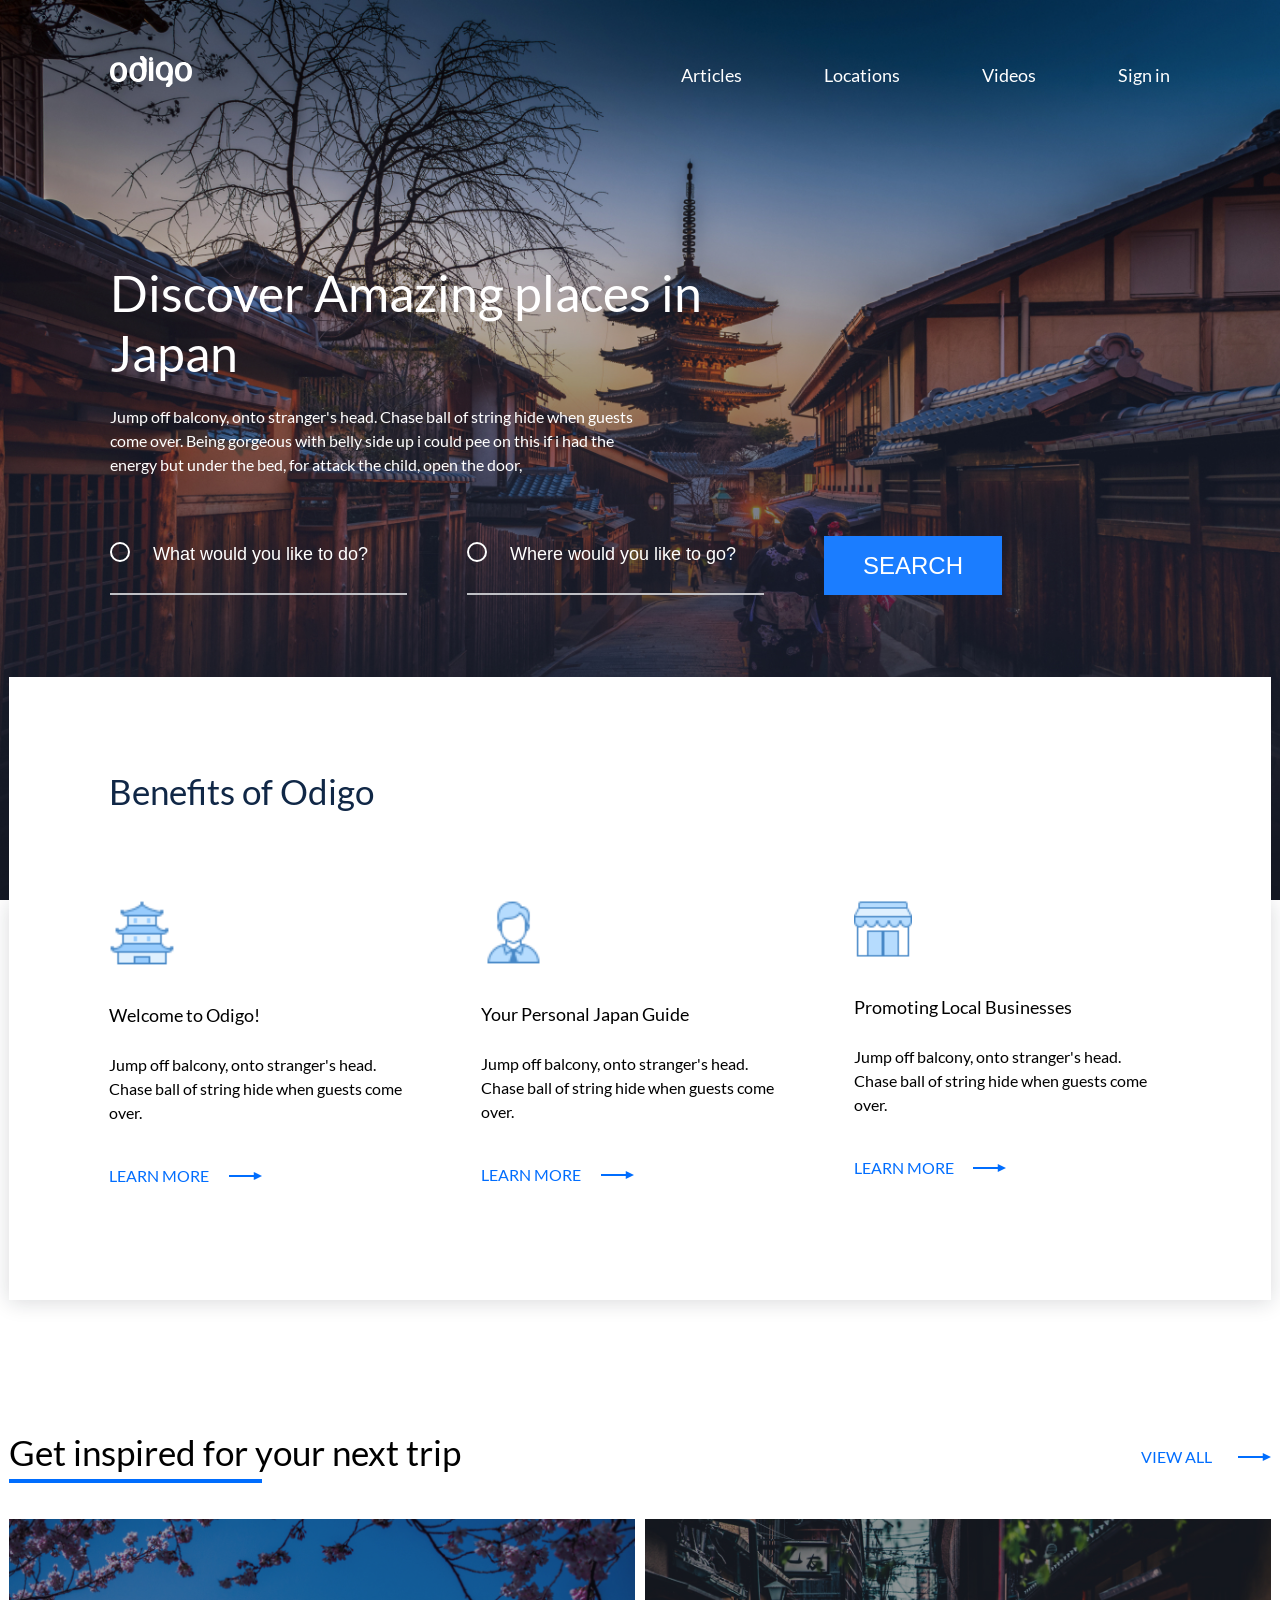
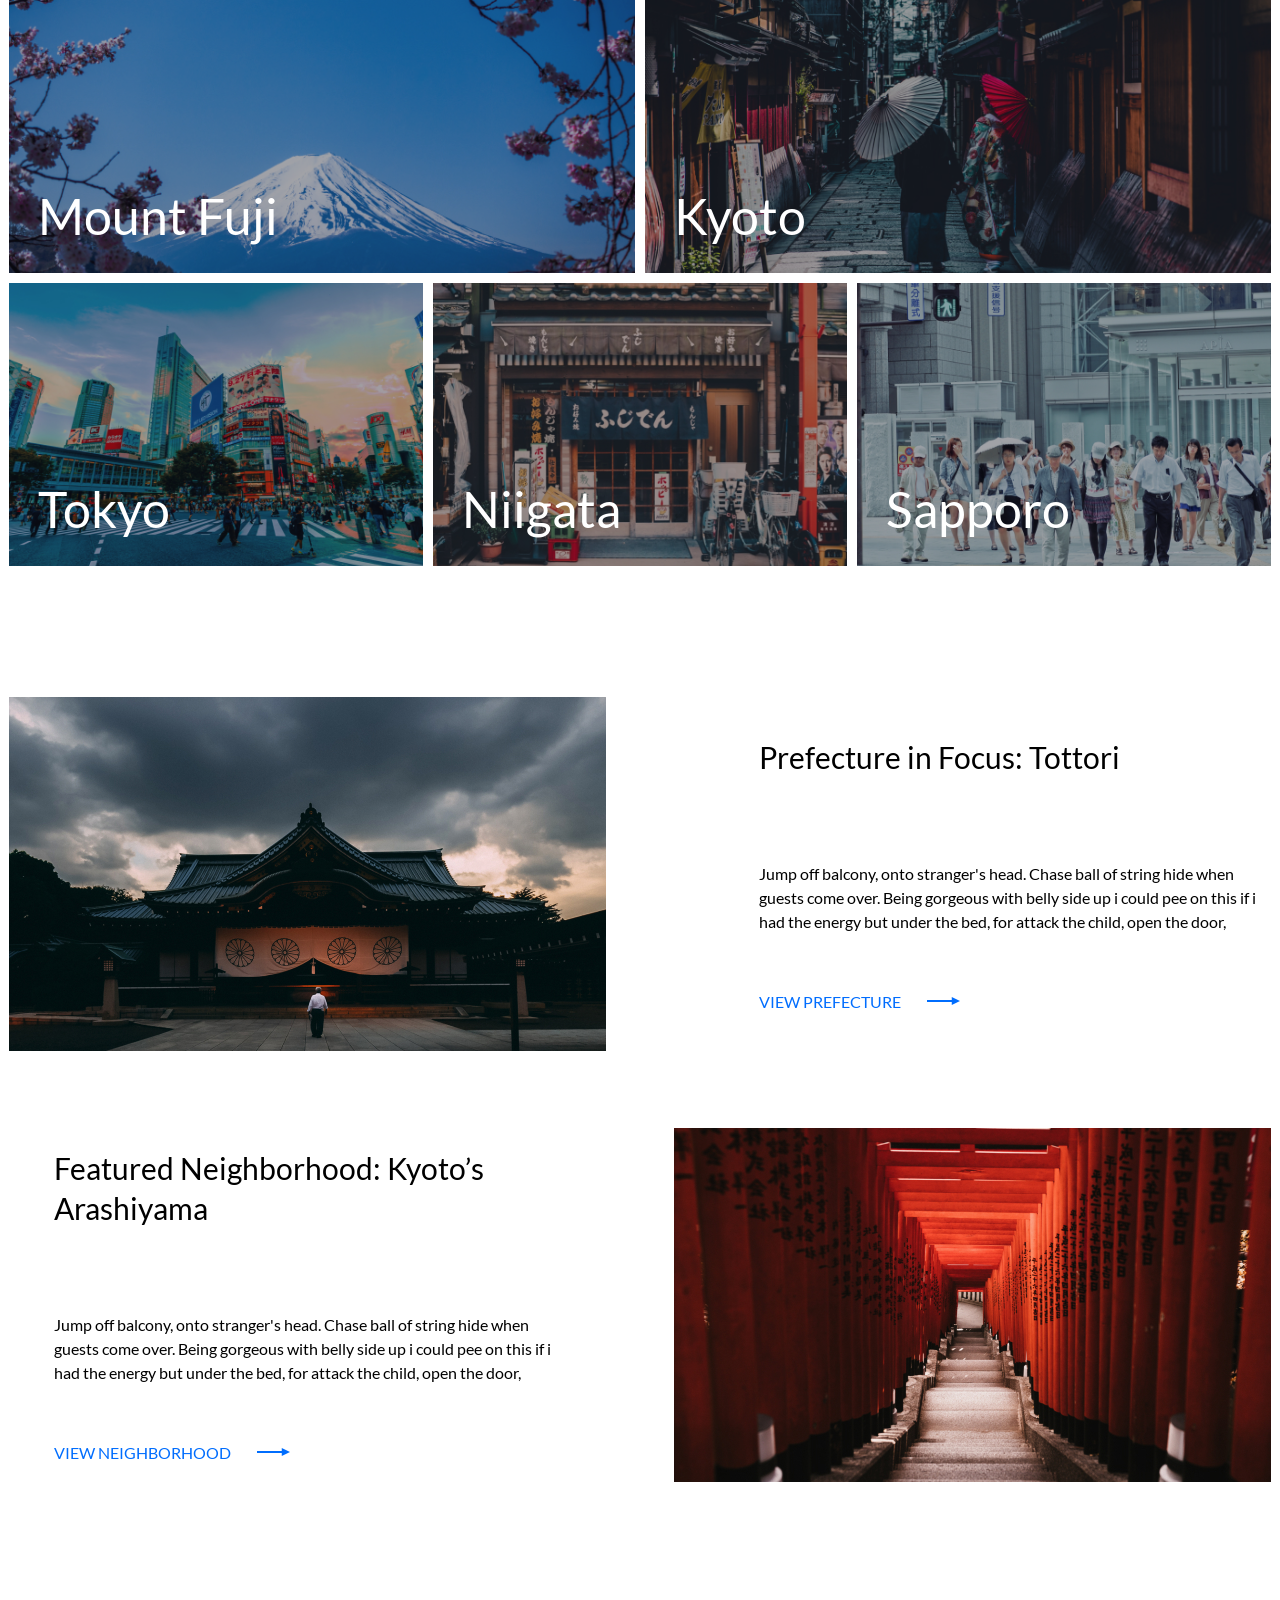
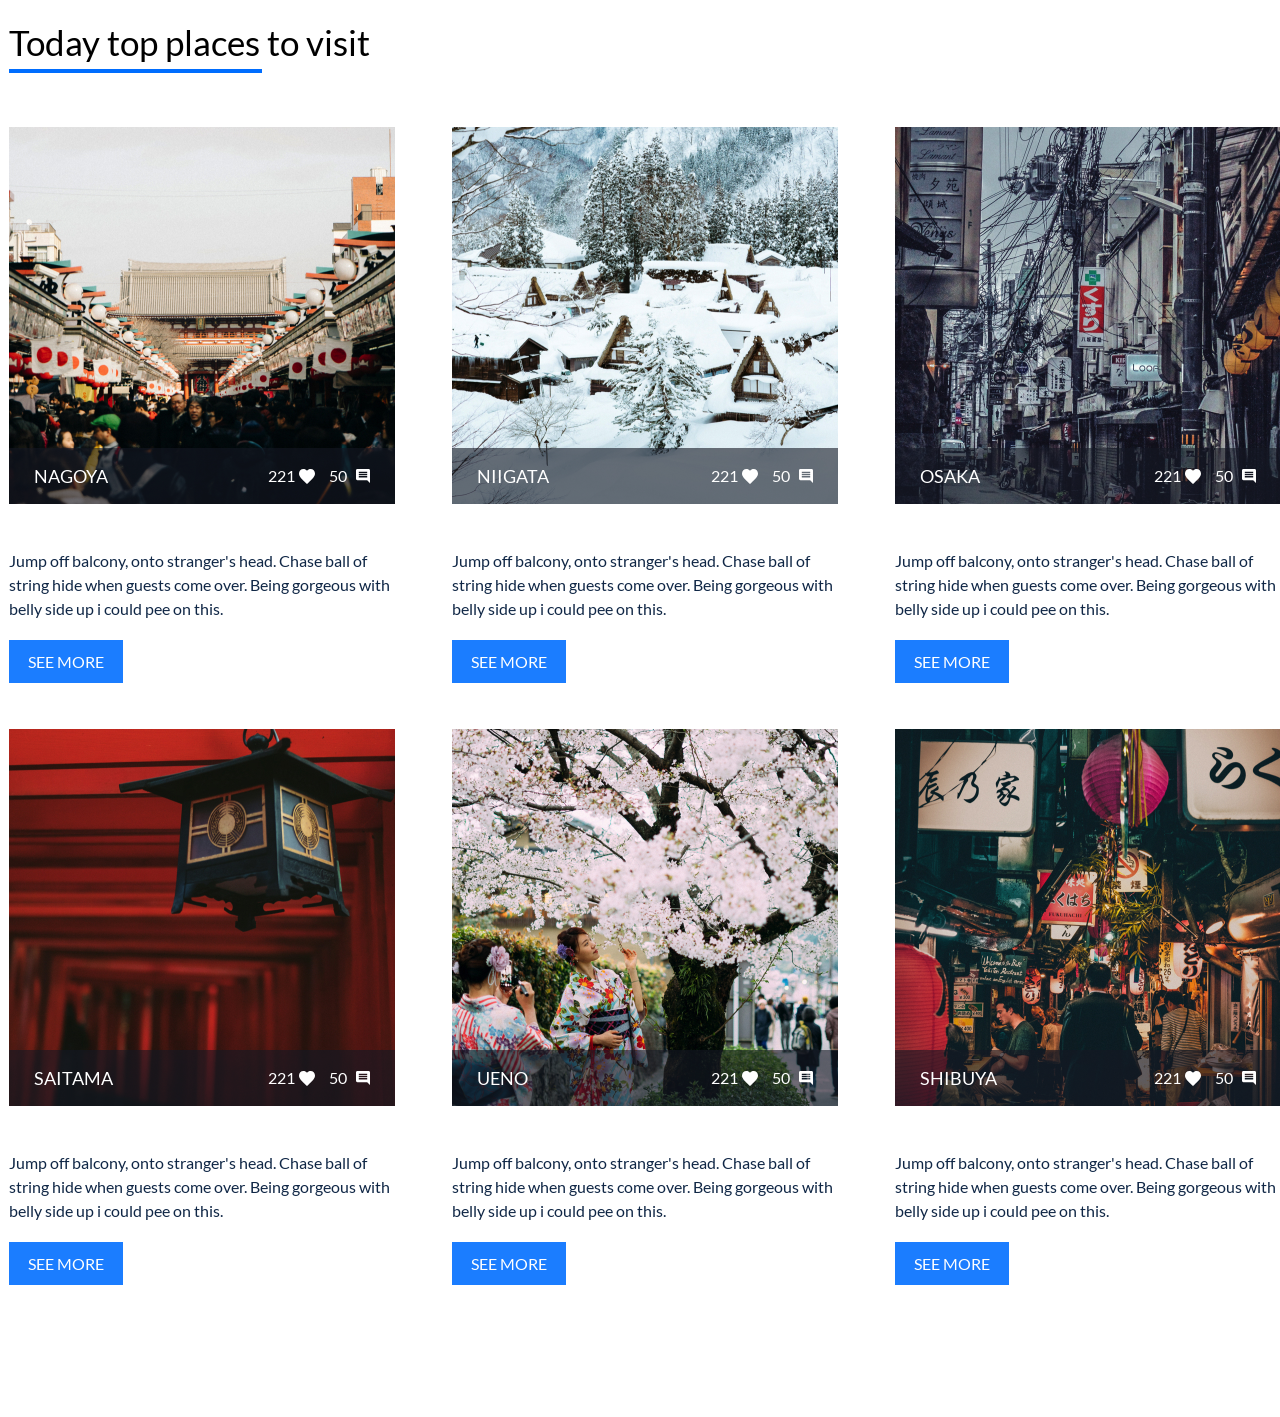
==== discover Japan/index.html @ cd4c34a6 "Discover Jupan" ====
<!DOCTYPE html>
<html lang="en">
<head>
    <meta charset="UTF-8">
    <meta http-equiv="X-UA-Compatible" content="IE=edge">
    <meta name="viewport" content="width=device-width, initial-scale=1.0">
    <title>Discover Amazing places in Japan</title>
    <link rel="stylesheet" href="./css/reset.css">
    <link rel="stylesheet" href="./css/style.css">
</head>
<body class="body">
    <!-- Header start -->
    <header class="header">
        <div class="wrapper">
            <div class="header__wrapper">
                <div class="header__logo">
                    <a href="/" class="header__logo-link">
                        <img src="./img/odigo-logo.svg" alt="Discover Amazing places in Japan">
                    </a>
                </div>
    
                <nav class="header_nav">
                    <ul class="header__list">
                        <li class="header__item">
                            <a href="#!" class="header__link">Articles</a>
                        </li>
                        <li class="header__item">
                            <a href="#!" class="header__link">Locations</a>
                        </li>
                        <li class="header__item">
                            <a href="#!" class="header__link">Videos</a>
                        </li>
                        <li class="header__item">
                            <a href="#!" class="header__link">Sign in</a>
                        </li>
                    </ul>
                </nav>
            </div>
        </div>            
    </header>
    <!-- Header end -->

    <!-- Main start -->
    <main class="main">
        <!-- Intro start -->
        <section class="intro">
            <div class="wrapper">
                <h1 class="intro__title">
                    Discover Amazing places in Japan
                </h1>
                <p class="intro__subtitle">
                    Jump off balcony, onto stranger's head. Chase ball of string hide when guests come over. Being gorgeous with belly side up i could pee on this if i had the energy but under the bed, for attack the child, open the door, 
                </p>
                <form class="searh-form">
                    <fieldset class="searh-form__wpar">
                        <p class="search-form__info">
                            <input type="text" name="user-like-to-do" class="search-form__field" placeholder="What would you like to do?">
                            <input type="text" name="user-like-to-go" class="search-form__field" placeholder="Where would you like to go?">
                            <button type="submit" class="search-form__submit">search</button>
                        </p>
                    </fieldset>
                </form>
            </div>
        </section>
        <!-- Intro end -->

        <!-- Benefits start -->
        <section class="benefits">
            <div class="benefits__wreapper">
                <h2 class="benefits__title">
                    Benefits of Odigo
                </h2>
                <div class="benefits__cards">
                    <div class="benefits__card">
                        <div class="benefits__card_pic">
                            <img src="./img/church-icon.svg" alt="Welcome to Odigo!" class="benefits__thumb">
                        </div>
                        <h3 class="benefits__card-title">
                            Welcome to Odigo!
                        </h3>
                        <p class="benefits__card-desc">
                            Jump off balcony, onto stranger's head. Chase ball of string hide when guests come over.
                        </p>
                        <a href="#!" class="benefits__card-more">
                            LEARN MORE
                        </a>
                    </div>
                    <div class="benefits__card">
                        <div class="benefits__card_pic">
                            <img src="./img/person-icon.svg" alt="Your Personal Japan Guide" class="benefits__thumb">
                        </div>
                        <h3 class="benefits__card-title">
                            Your Personal Japan Guide
                        </h3>
                        <p class="benefits__card-desc">
                            Jump off balcony, onto stranger's head. Chase ball of string hide when guests come over.
                        </p>
                        <a href="#!" class="benefits__card-more">
                            LEARN MORE
                        </a>
                    </div>
                    <div class="benefits__card">
                        <div class="benefits__card_pic">
                            <img src="./img/bilding-icon.svg" alt="Promoting Local Businesses" class="benefits__thumb">
                        </div>
                        <h3 class="benefits__card-title">
                            Promoting Local Businesses
                        </h3>
                        <p class="benefits__card-desc">
                            Jump off balcony, onto stranger's head. Chase ball of string hide when guests come over.
                        </p>
                        <a href="#!" class="benefits__card-more">
                            LEARN MORE
                        </a>
                    </div>
                </div> 
            </div>
        </section>
        <!-- Benefits end -->

        <!-- Places start -->

        <section class="places">
            <div class="wrapper-full">
                <div class="places__caption">
                    <h2 class="places__title section-title">
                        Get inspired for your next trip
                    </h2>
                    <a href="#!" class="places__view-all">VIEW ALL</a>
                </div>

                <div class="places__cards">
                    <figure class="places__card places__card_size_lg">
                        <img src="./img/Image-place-1.jpg" alt="Mount Fuji" class="places__card-pic places__card-pic_lg">
                        <figcaption class="places__card-title">
                            Mount Fuji
                        </figcaption>
                        <a href="#!" class="places__card-link"></a>
                    </figure>
                    <figure class="places__card places__card_size_lg">
                        <img src="./img/Image-place-2.jpg" alt="Kyoto" class="places__card-pic places__card-pic_lg">
                        <figcaption class="places__card-title">
                            Kyoto
                        </figcaption>
                        <a href="#!" class="places__card-link"></a>
                    </figure>
                    <figure class="places__card places__card_size_sm">
                        <img src="./img/Image-place-3.jpg" alt="Tokyo" class="places__card-pic places__card-pic_sm">
                        <figcaption class="places__card-title">
                            Tokyo
                        </figcaption>
                        <a href="#!" class="places__card-link"></a>
                    </figure>
                    <figure class="places__card places__card_size_sm">
                        <img src="./img/Image-place-4.jpg" alt="Niigata" class="places__card-pic places__card-pic_sm">
                        <figcaption class="places__card-title">
                            Niigata
                        </figcaption>
                        <a href="#!" class="places__card-link"></a>
                    </figure>
                    <figure class="places__card places__card_size_sm">
                        <img src="./img/Image-place-5.jpg" alt="Sapporo" class="places__card-pic places__card-pic_sm">
                        <figcaption class="places__card-title">
                            Sapporo
                        </figcaption>
                        <a href="#!" class="places__card-link"></a>
                    </figure>
                </div>
            </div>
        </section>
        <!-- Places end -->

        <!-- Tours start -->

        <div class="tours">
            <div class="wrapper-full">
                <div class="tours__tour tour">
                    <div class="tour__pic">
                        <img src="./img/Image-tour-1.jpg" alt="Prefecture in Focus: Tottori" class="tour__thumb">
                    </div>
                    <div class="tour__info">
                        <h3 class="tour__title">
                            Prefecture in Focus: Tottori
                        </h3>
                        <p class="tour__desc">
                            Jump off balcony, onto stranger's head. Chase ball of string hide when guests come over. Being gorgeous with belly side up i could pee on this if i had the energy but under the bed, for attack the child, open the door, 
                        </p>
                        <a href="#!" class="tour__more">VIEW PREFECTURE</a>
                    </div>
                </div>

                <div class="tours__tour tour">
                    <div class="tour__info">
                        <h3 class="tour__title">
                            Featured Neighborhood: Kyoto’s Arashiyama
                        </h3>
                        <p class="tour__desc">
                            Jump off balcony, onto stranger's head. Chase ball of string hide when guests come over. Being gorgeous with belly side up i could pee on this if i had the energy but under the bed, for attack the child, open the door, 
                        </p>
                        <a href="#!" class="tour__more">VIEW NEIGHBORHOOD</a>
                    </div>
                    <div class="tour__pic">
                        <img src="./img/Image-tour-2.jpg" alt="Featured Neighborhood: Kyoto’s Arashiyama" class="tour__thumb">
                    </div>
                </div>
            </div>
        </div>
        <!-- Tours end -->

        <!-- Top start -->
        <section class="top">
            <div class="wrapper-full">
                <h2 class="top__title section-title">
                    Today top places to visit
                </h2>

                <div class="top__cards">
                    
                    <div class="top__card">
                        <div class="top__card-pic">
                            <img src="./img/top-1.jpg" alt="NAGOYA" class="top__card-thumb">
                            <div class="top__card-stats">
                                <h3 class="top__card-title">
                                    NAGOYA
                                </h3>
                                <div class="top__card-likes">
                                    <span class="top__card-value">
                                        221
                                    </span>
                                </div>
                                <div class="top__card-comments">
                                    <span class="top_card-comments">
                                        50
                                    </span>
                                </div>
                            </div>
                        </div>
                        <p class="top__card-desc">
                            Jump off balcony, onto stranger's head. Chase ball of string hide when guests come over. Being gorgeous with belly side up i could pee on this.
                        </p>
                        <a href="#!" class="top__card-more">SEE MORE</a>   
                    </div>

                    <div class="top__card">
                        <div class="top__card-pic">
                            <img src="./img/top-2.jpg" alt="NIIGATA" class="top__card-thumb">
                            <div class="top__card-stats">
                                <h3 class="top__card-title">
                                    NIIGATA
                                </h3>
                                <div class="top__card-likes">
                                    <span class="top__card-value">
                                        221
                                    </span>
                                </div>
                                <div class="top__card-comments">
                                    <span class="top_card-comments">
                                        50
                                    </span>
                                </div>
                            </div>
                        </div>
                        <p class="top__card-desc">
                            Jump off balcony, onto stranger's head. Chase ball of string hide when guests come over. Being gorgeous with belly side up i could pee on this.
                        </p>
                        <a href="#!" class="top__card-more">SEE MORE</a>   
                    </div>

                    <div class="top__card">
                        <div class="top__card-pic">
                            <img src="./img/top-3.jpg" alt="OSAKA" class="top__card-thumb">
                            <div class="top__card-stats">
                                <h3 class="top__card-title">
                                    OSAKA
                                </h3>
                                <div class="top__card-likes">
                                    <span class="top__card-value">
                                        221
                                    </span>
                                </div>
                                <div class="top__card-comments">
                                    <span class="top_card-comments">
                                        50
                                    </span>
                                </div>
                            </div>
                        </div>
                        <p class="top__card-desc">
                            Jump off balcony, onto stranger's head. Chase ball of string hide when guests come over. Being gorgeous with belly side up i could pee on this.
                        </p>
                        <a href="#!" class="top__card-more">SEE MORE</a>   
                    </div>

                    <div class="top__card">
                        <div class="top__card-pic">
                            <img src="./img/top-4.jpg" alt="SAITAMA" class="top__card-thumb">
                            <div class="top__card-stats">
                                <h3 class="top__card-title">
                                    SAITAMA
                                </h3>
                                <div class="top__card-likes">
                                    <span class="top__card-value">
                                        221
                                    </span>
                                </div>
                                <div class="top__card-comments">
                                    <span class="top_card-comments">
                                        50
                                    </span>
                                </div>
                            </div>
                        </div>
                        <p class="top__card-desc">
                            Jump off balcony, onto stranger's head. Chase ball of string hide when guests come over. Being gorgeous with belly side up i could pee on this.
                        </p>
                        <a href="#!" class="top__card-more">SEE MORE</a>   
                    </div>

                    <div class="top__card">
                        <div class="top__card-pic">
                            <img src="./img/top-5.jpg" alt="UENO" class="top__card-thumb">
                            <div class="top__card-stats">
                                <h3 class="top__card-title">
                                    UENO
                                </h3>
                                <div class="top__card-likes">
                                    <span class="top__card-value">
                                        221
                                    </span>
                                </div>
                                <div class="top__card-comments">
                                    <span class="top_card-comments">
                                        50
                                    </span>
                                </div>
                            </div>
                        </div>
                        <p class="top__card-desc">
                            Jump off balcony, onto stranger's head. Chase ball of string hide when guests come over. Being gorgeous with belly side up i could pee on this.
                        </p>
                        <a href="#!" class="top__card-more">SEE MORE</a>   
                    </div>

                    <div class="top__card">
                        <div class="top__card-pic">
                            <img src="./img/top-6.jpg" alt="SHIBUYA" class="top__card-thumb">
                            <div class="top__card-stats">
                                <h3 class="top__card-title">
                                    SHIBUYA
                                </h3>
                                <div class="top__card-likes">
                                    <span class="top__card-value">
                                        221
                                    </span>
                                </div>
                                <div class="top__card-comments">
                                    <span class="top_card-comments">
                                        50
                                    </span>
                                </div>
                            </div>
                        </div>
                        <p class="top__card-desc">
                            Jump off balcony, onto stranger's head. Chase ball of string hide when guests come over. Being gorgeous with belly side up i could pee on this.
                        </p>
                        <a href="#!" class="top__card-more">SEE MORE</a>   
                    </div>
                </div>
            </div>
        </section>
        <!-- Top end -->
    </main>
    <script src="./js/main.js"></script>
    <!-- Main end -->
</body>
</html>
---- discover Japan/css/style.css ----
/* lato-regular - latin */
@font-face {
    font-family: 'Lato';
    font-style: normal;
    font-weight: 400;
    src: local(''),
         url('../fonts/lato-v23-latin-regular.woff2') format('woff2'), /* Chrome 26+, Opera 23+, Firefox 39+ */
         url('../fonts/lato-v23-latin-regular.woff') format('woff'); /* Chrome 6+, Firefox 3.6+, IE 9+, Safari 5.1+ */
  }
  /* lato-700 - latin */
  @font-face {
    font-family: 'Lato';
    font-style: normal;
    font-weight: 700;
    src: local(''),
         url('../fonts/lato-v23-latin-700.woff2') format('woff2'), /* Chrome 26+, Opera 23+, Firefox 39+ */
         url('../fonts/lato-v23-latin-700.woff') format('woff'); /* Chrome 6+, Firefox 3.6+, IE 9+, Safari 5.1+ */
  }
  /* lato-900 - latin */
  @font-face {
    font-family: 'Lato';
    font-style: normal;
    font-weight: 900;
    src: local(''),
         url('../fonts/lato-v23-latin-900.woff2') format('woff2'), /* Chrome 26+, Opera 23+, Firefox 39+ */
         url('../fonts/lato-v23-latin-900.woff') format('woff'); /* Chrome 6+, Firefox 3.6+, IE 9+, Safari 5.1+ */
  }

html {
    box-sizing: border-box;
} 
*, *::before, *::after{
    box-sizing: inherit;
} 

.body {
    font-family: 'Lato';
    font-style: normal;
    font-size: 16;
    line-height: 1.2;
    font-weight: normal;
    color: black;
}

.img {
    max-width: 100%;
    height: auto;
}

.wrapper {
    max-width: 1060px;
    margin: 0 auto;
}

.wrapper-full {
    max-width: 1262px;
    margin: 0 auto;
}

.section-title {
    font-weight: 500;
    font-size: 35px;
    line-height: 42px;
    position: relative;
    padding-bottom: 10px;
}

.section-title::after {
    display: block;
    content: '';
    width: 253px;
    background-color: #006DFE;
    bottom: 0;
    position: absolute;
    left: 0;
    border: 2px solid #006DFE;
}
/* header styles start */
.header {
    position: fixed;
    top: 0;
    left: 0;
    width: 100%;
}

.header_active {
    background: rgba(14, 29, 40, 1);
}

.header__wrapper {
    display: flex;
    flex-wrap: wrap;
    align-items: flex-end;
    justify-content: space-between;
    padding-top: 56px;
}

.header__list {
    display: flex;
    flex-wrap: wrap;
}

.header__item {
    margin-right: 82px;
}

.header__item:last-child {
    margin-right: 0px
}

.header__link {
    color:white;
    font-weight: 400;
    font-size: 18px;
    line-height: 24px;
    text-decoration: none;

}

.header__link:hover, .header__link:focus, .header__link:active {
    opacity: 75%;
}

/* header styles end */

/* intro styles start */
.intro {
    min-height: 100vh;
    background: url(../img/Hero.jpg) no-repeat center;
    background-size: cover;
    color: white;
    padding-top: 263px;
    padding-bottom: 223px;   
}

.intro__title {
    font-size: 50px;
    font-weight: 500;
    line-height: 60px;
    max-width: 619px;
    margin-bottom: 22px;
}

.intro__subtitle {
    font-weight: 400;
    font-size: 16px;
    line-height: 24px;
    max-width: 546px;
    margin-bottom: 59px;
}

.search-form__info {
    display: flex;
    flex-wrap: wrap;
}

.search-form__field {
    background:transparent url(../img/Oval.svg) no-repeat left 6px;
    background-size: 20px;
    border: 0;
    border-bottom: 2px solid #BFC0C5;
    width: 297px;
    margin-right: 60px;
    padding-left: 43px;
    padding-bottom: 22px;
    font-weight: 500;
    font-size: 18px;
    line-height: 24px;
    color: white;
    
}

.search-form__field::placeholder {
    font-weight: 500;
    font-size: 18px;
    line-height: 24px;
    color: white;
}

.search-form__submit {
    padding: 15px 39px;
    text-transform: uppercase;
    color: white;
    background: #1B7DFF;
    font-weight: 500;
    font-size: 24px;
    line-height: 29px;
    border: 0;
}

.search-form__submit:hover, .search-form__submit:focus, .search-form__submit:active {
    background: #1154ac;
}
/* intro styles end */

/* Benefits styles */
.benefits {
    margin-bottom: 131px;
}

.benefits__wreapper {
    max-width: 1262px;
    margin: 0 auto;
    background: white;
    box-shadow: 0px 2px 20px rgba(21, 24, 36, 0.15993);
    position: relative;
}

.benefits__title {
    width: 100%;
    font-weight: 500;
    font-size: 35px;
    line-height: 42px;
    padding: 93px 100px 88px 100px;
    position: absolute;
    top: 0;
    left: 0;
    transform: translateY(-100%);
    color: #102746; 
    background-color: white; 
}

.benefits__cards {
    display: grid;
    grid-template-columns: repeat(3, 1fr);
    grid-column-gap: 55px;
    padding: 0px 100px;
}

.benefits__card {
    grid-column: span 1;
    margin-bottom: 112px;
}

.benefits__card_pic {
    margin-bottom: 37px;
    max-width: 66px;
}

.benefits__thumb {
    display: block;
}

.benefits__card-title {
    margin-bottom: 26px;
    font-weight: 500;
    font-size: 18px;
    line-height: 24px;
    
}

.benefits__card-desc {
    margin-bottom: 39px;
    font-size: 16px;
    line-height: 24px;
    padding-right: 5px;
}

.benefits__card-more {
    display: inline-block;
    padding-right: 59px;
    font-size: 16px;
    line-height: 24px;
    color: #006DFE;
    text-decoration: none;
    background: url(../img/arrow-icon.svg) no-repeat 95% center;
    transition: .2s all;
}
.benefits__card-more:hover, .benefits__card-more:focus, .benefits__card-more:active {
    color: #1154ac;
    background: url(../img/arrow-icon.svg) no-repeat right center;
}

/* Benefits styles end*/

/* Places styles start */
.places {
    margin-bottom: 131px;
}

.places__caption {
    display: flex;
    flex-wrap: wrap;
    align-items: center;
    justify-content: space-between;
    margin-bottom: 36px;
}

.places__title {
    margin-right: 15px;
}
.places__view-all {
    font-weight: 400;
    font-size: 16px;
    line-height: 24px;
    color: #006DFE;
    text-decoration: none;
    background: url(../img/arrow-icon.svg) no-repeat right center;
    transition: .2s all;
    padding-right: 59px;
}

.places__view-all:hover, .places__view-all:focus, .places__view-all:active {
    opacity: .75;
}

.places__cards {
    display: grid;
    grid-template-columns: repeat(6, 1fr);
    grid-gap: 10px;
}

.places__card {
    position: relative;
    overflow: hidden;
}

.places__card::after {
    display: block;
    content: '';
    width: 100%;
    height: 100%;
    background-color: rgba(21, 24, 36, 0.4);
    position: absolute;
    top: 0;
    left: 0;
    z-index: 2;
}

.places__card:hover .places__card-pic {
    transform: scale(1.05);
}

.places__card-title {
    font-size: 50px;
    line-height: 60px;
    color: white;
    position: absolute;
    bottom: 27px;
    left: 29px;
    z-index: 3;
}

.places__card_size_lg {
    grid-column: span 3;
}

.places__card_size_sm {
    grid-column: span 2;
}

.places__card-pic {
    object-fit: cover;
    transition: .15s;
}

.places__card-pic_lg {
    width: 100%;
    height: 354px;
}

.places__card-pic_sm {
    width: 100%;
    height: 283px;
}

.places__card-link {
    position: absolute;
    top: 0;
    left: 0;
    width: 100%;
    height: 100%;
    z-index: 4;
}
/* Places styles end */

/* Tours styles start */

.tours {
    margin-bottom: 139px;
}

.tours__tour {
    display: grid;
    grid-template-columns: repeat(2, 1fr);
    grid-gap: 0 108px;
    align-items: center;
    margin-bottom: 77px;
}

.tour__info {
    padding-left: 45px;
}

.tour__title {
    font-weight: 500;
    font-size: 30px;
    line-height: 40px;
    margin-bottom: 85px;
}

.tour__desc {
    font-size: 16px;
    line-height: 24px;
    margin-bottom: 58px;
}

.tour__more {
    font-size: 16px;
    color: #006DFE;
    text-decoration: none;
    background: url(../img/arrow-icon.svg) no-repeat right center;
    transition: .2s all;
    padding-right: 59px;
}

.tour__more:hover, .tour__more:focus, .tour__more:active {
    opacity: .65;
}
/* Tours styles end */

/* Top styles start */
.top {
    margin-bottom: 86px;
}

.top__title {
    margin-bottom: 54px;
}

.top__cards {
    display: grid;
    grid-template-columns: repeat(3, 1fr);
    grid-gap: 0 57px;
}

.top__card {
    margin-bottom: 58px;
    flex-direction: column;
}

.top__card-pic {
    position: relative;
    margin-bottom: 45px;
}

.top__card-title{
    font-size: 18px;
    line-height: 24px;
    color: white;
    margin: 0 auto 0 0;
}

.top__card-stats {
    display: flex;
    flex-wrap: wrap;
    align-items: center;
    justify-content: center;
    position: absolute;
    bottom: 0;
    left: 0;
    width: 100%;
    background: rgba(21, 24, 36, 0.6);
    padding: 16px 25px;
}

.top__card-likes {
    font-weight: 500;
    font-size: 16px;
    line-height: 24px;
    color: white;
    padding-right: 20px;
    margin-right: 14px;
    background: url(../img/Heart-icon.svg) no-repeat right;
}

.top__card-comments {
    font-weight: 500;
    font-size: 16px;
    line-height: 24px;
    color: white;
    padding-right: 23px;
    background: url(../img/Comment-icon.svg) no-repeat right;
}

.top__card-desc {
    font-size: 16px;
    line-height: 24px;
    color: rgba(16, 39, 70, 1);
    margin-bottom: 31px;
}

.top__card-more {
    padding: 12px 19px;
    text-transform: uppercase;
    color: white;
    background: #1B7DFF;
    font-weight: 400;
    font-size: 16px;
    line-height: 19px;
    border: 0;
    text-decoration: none;
    width: 118px;
    margin: auto 0 0 0;
}

.top__card-more:hover, .top__card-more:focus, .top__card-more:active {
    background: #1154ac;
}
/* Top styles end */
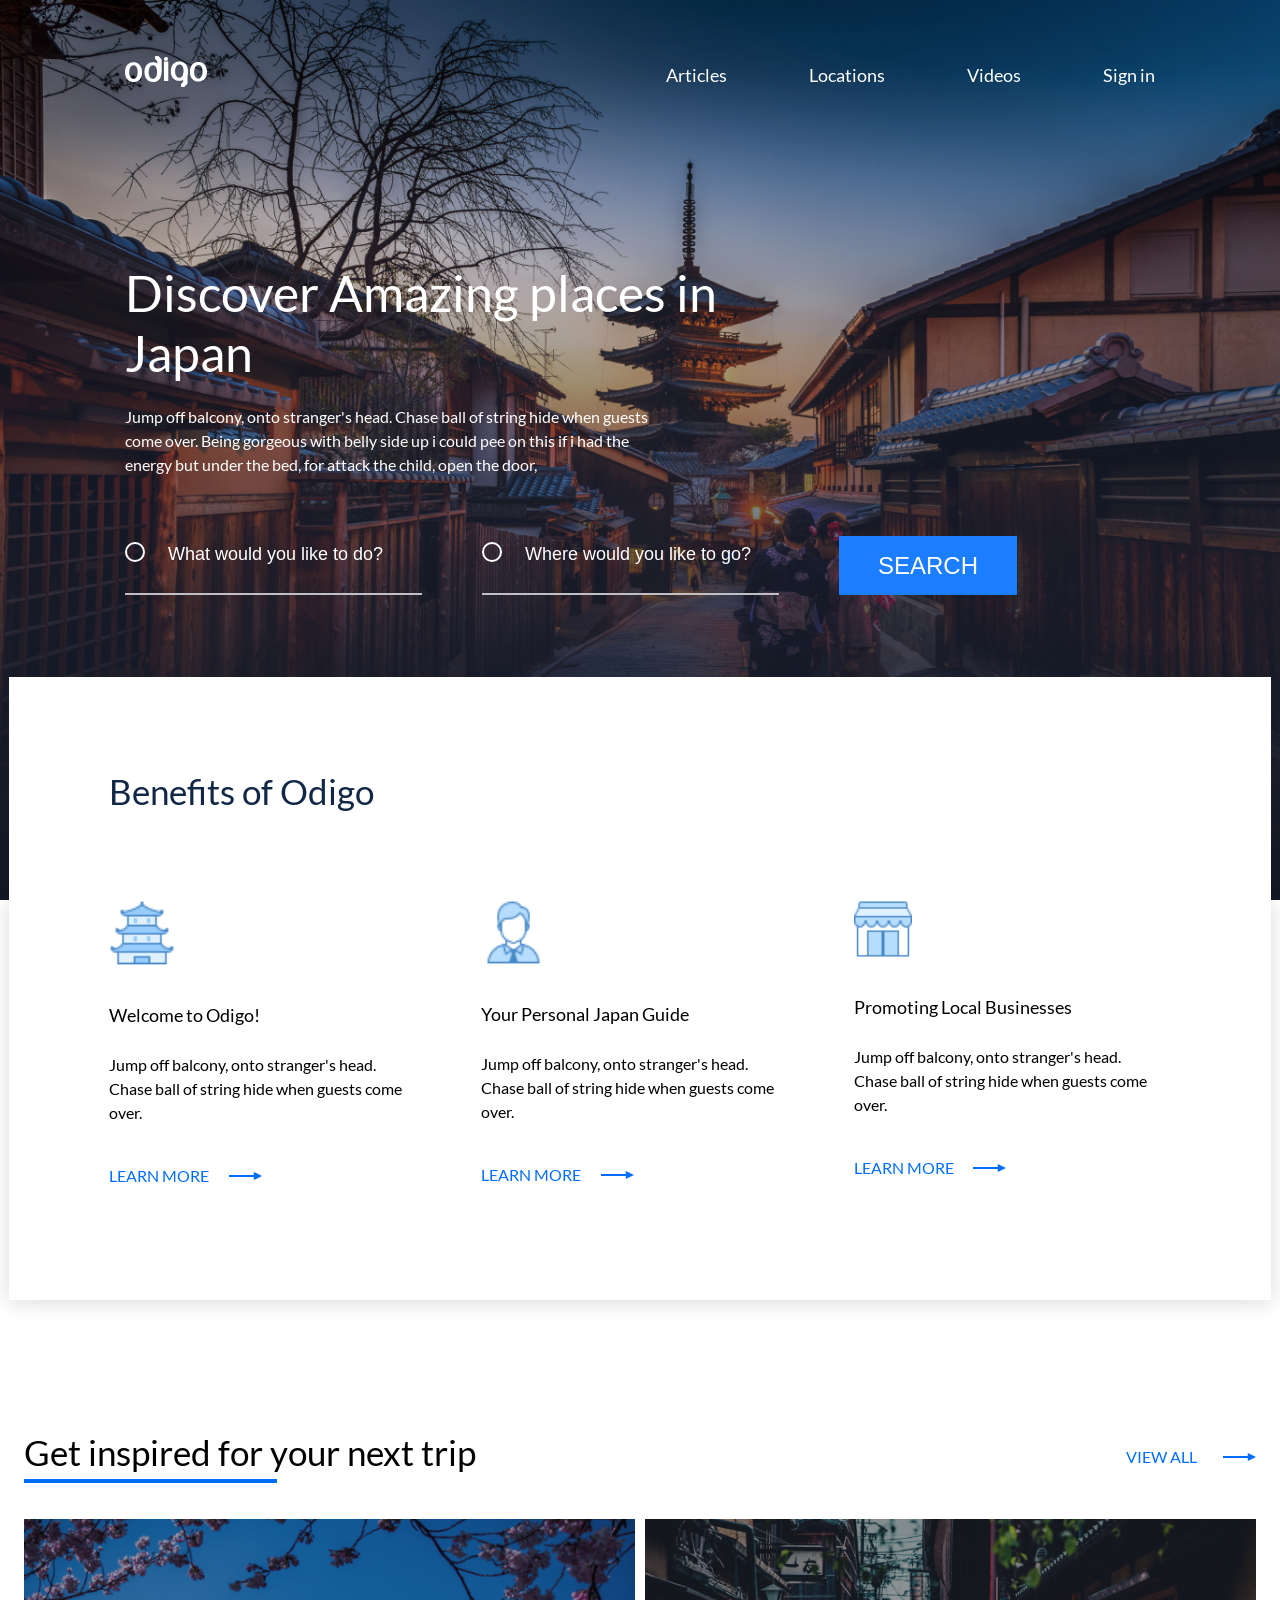
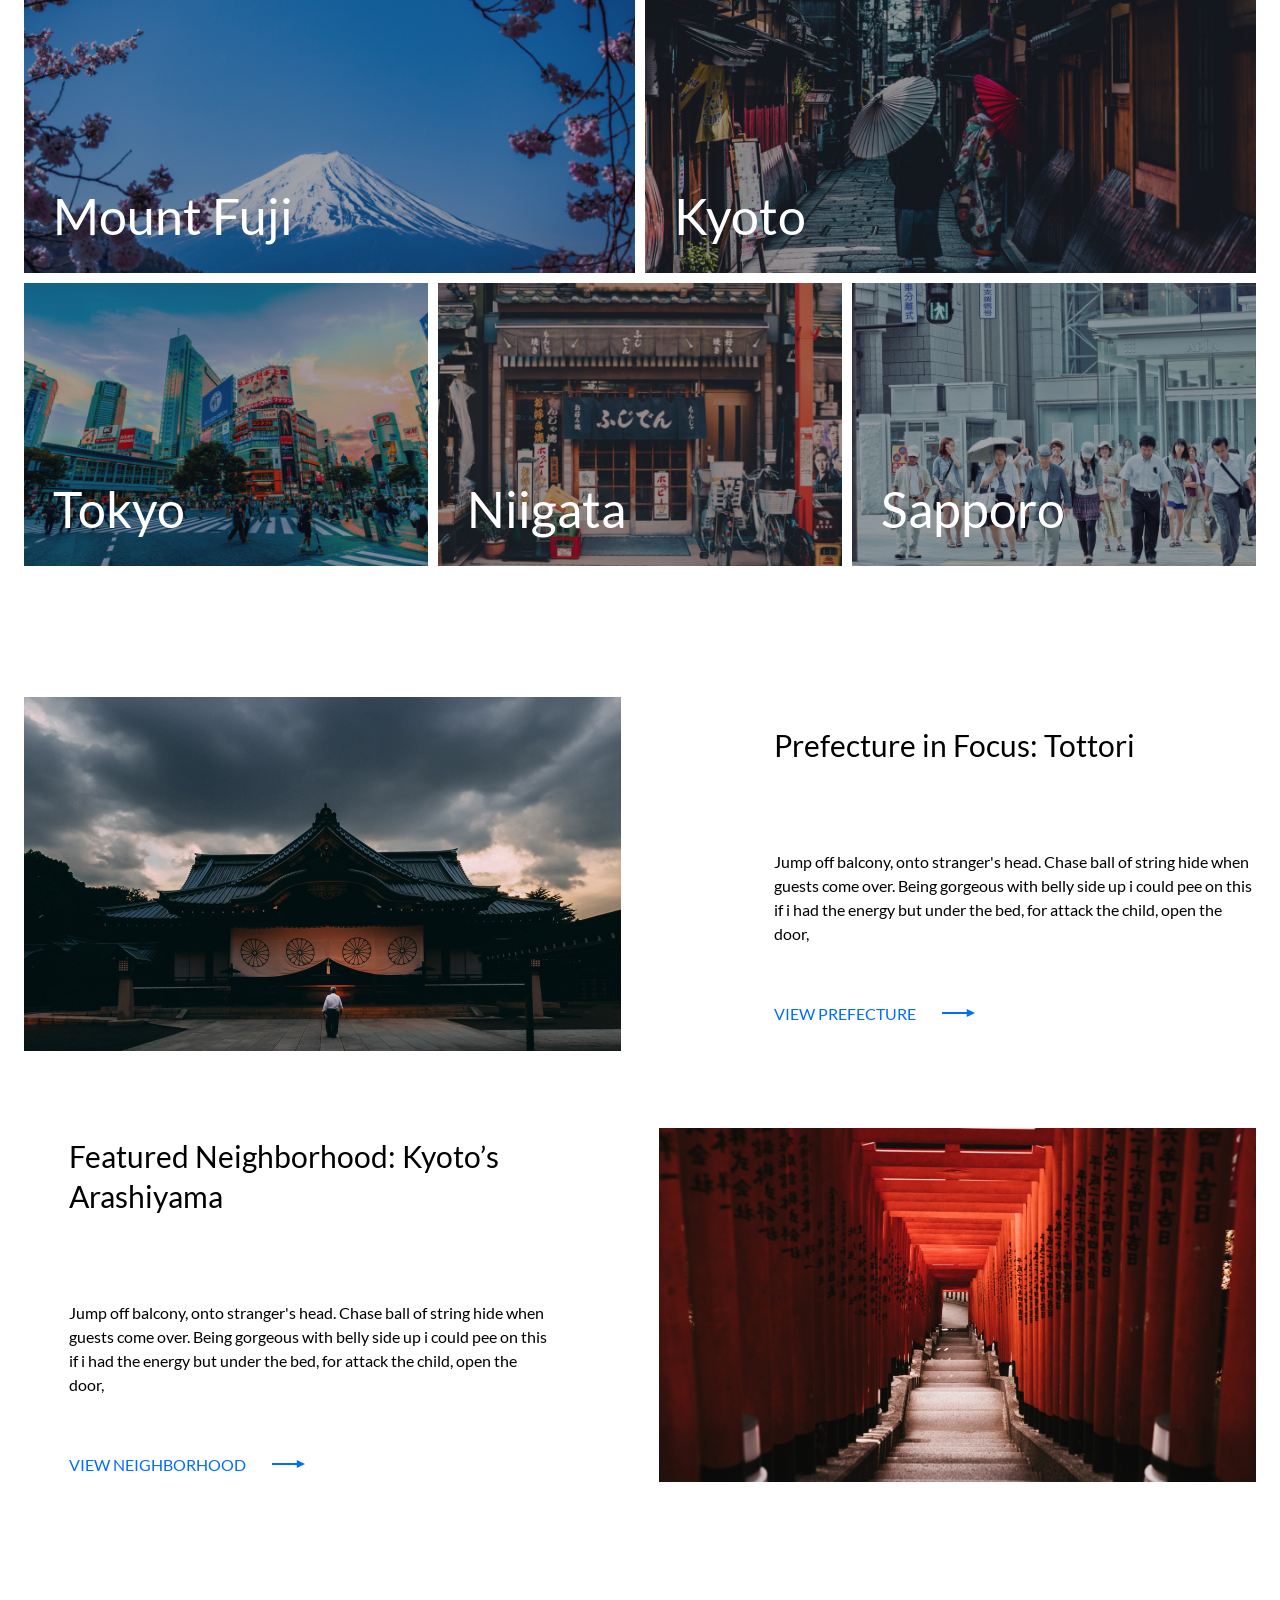
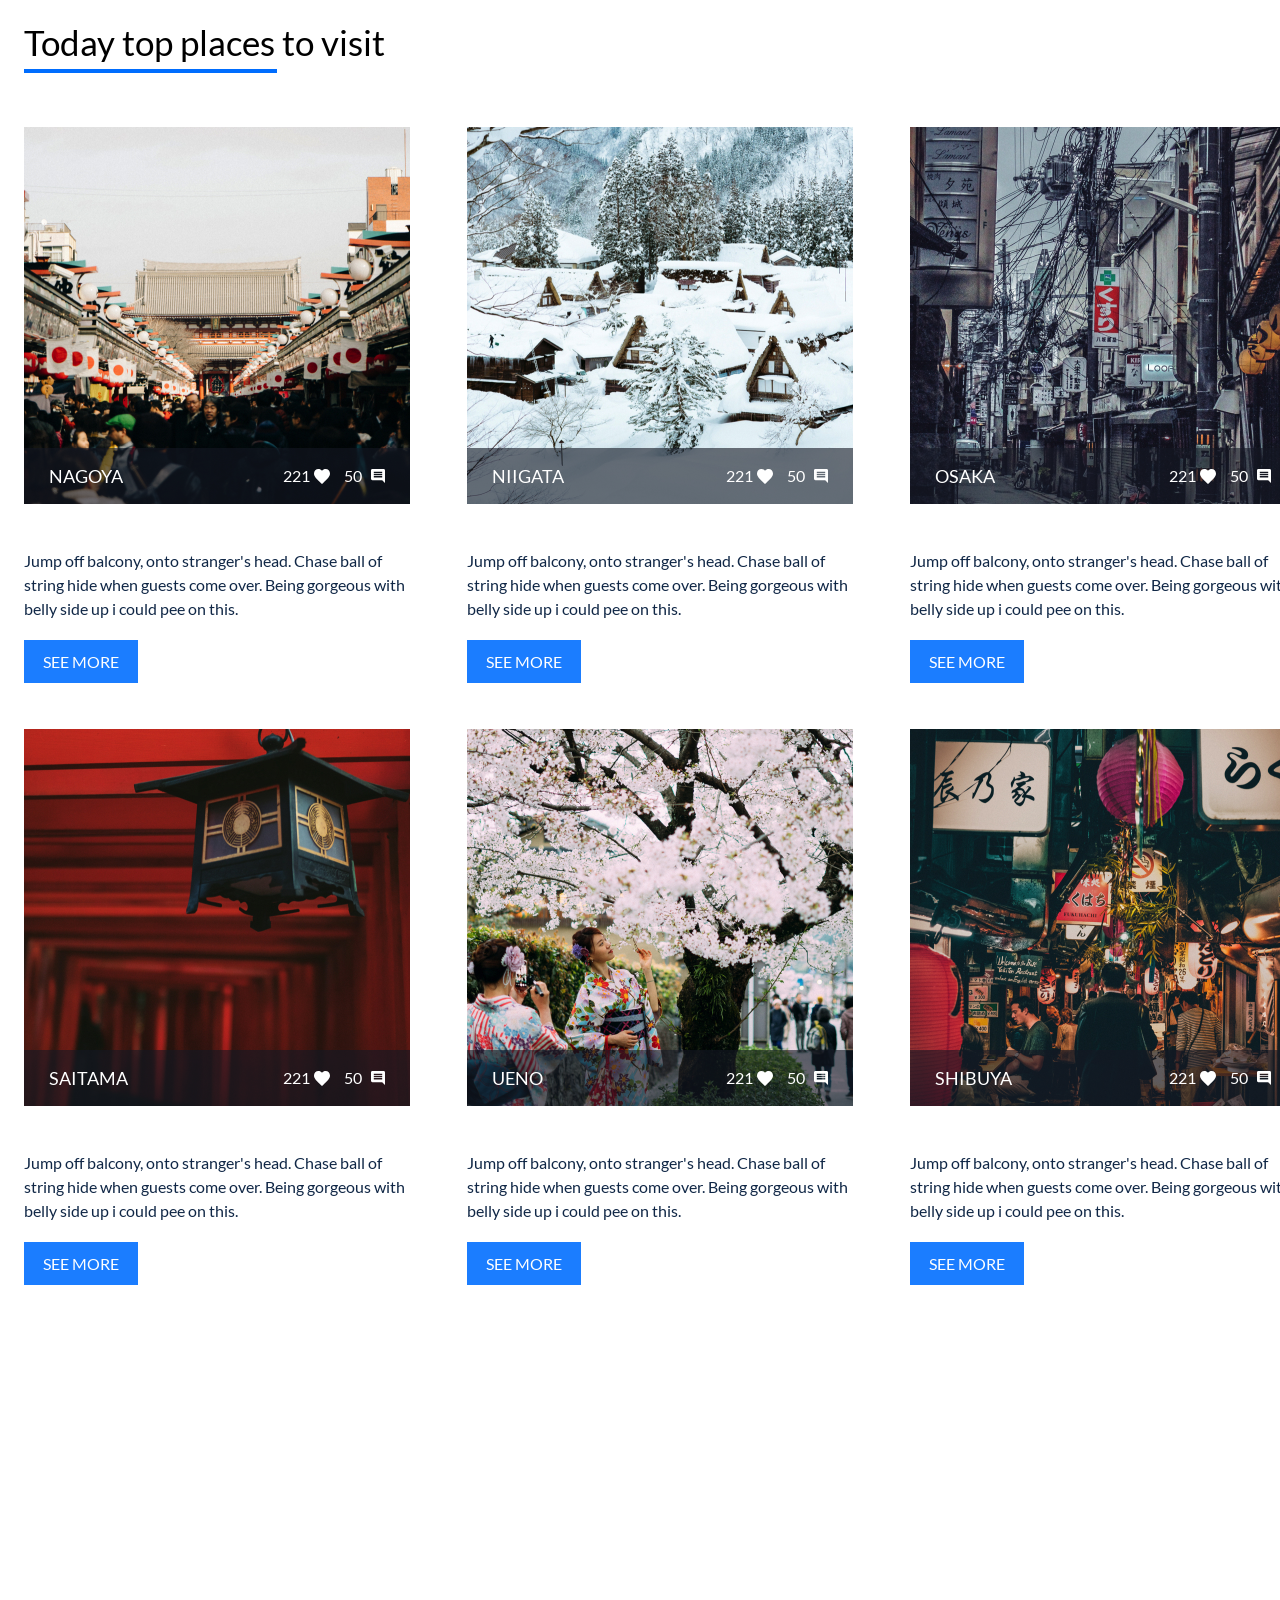
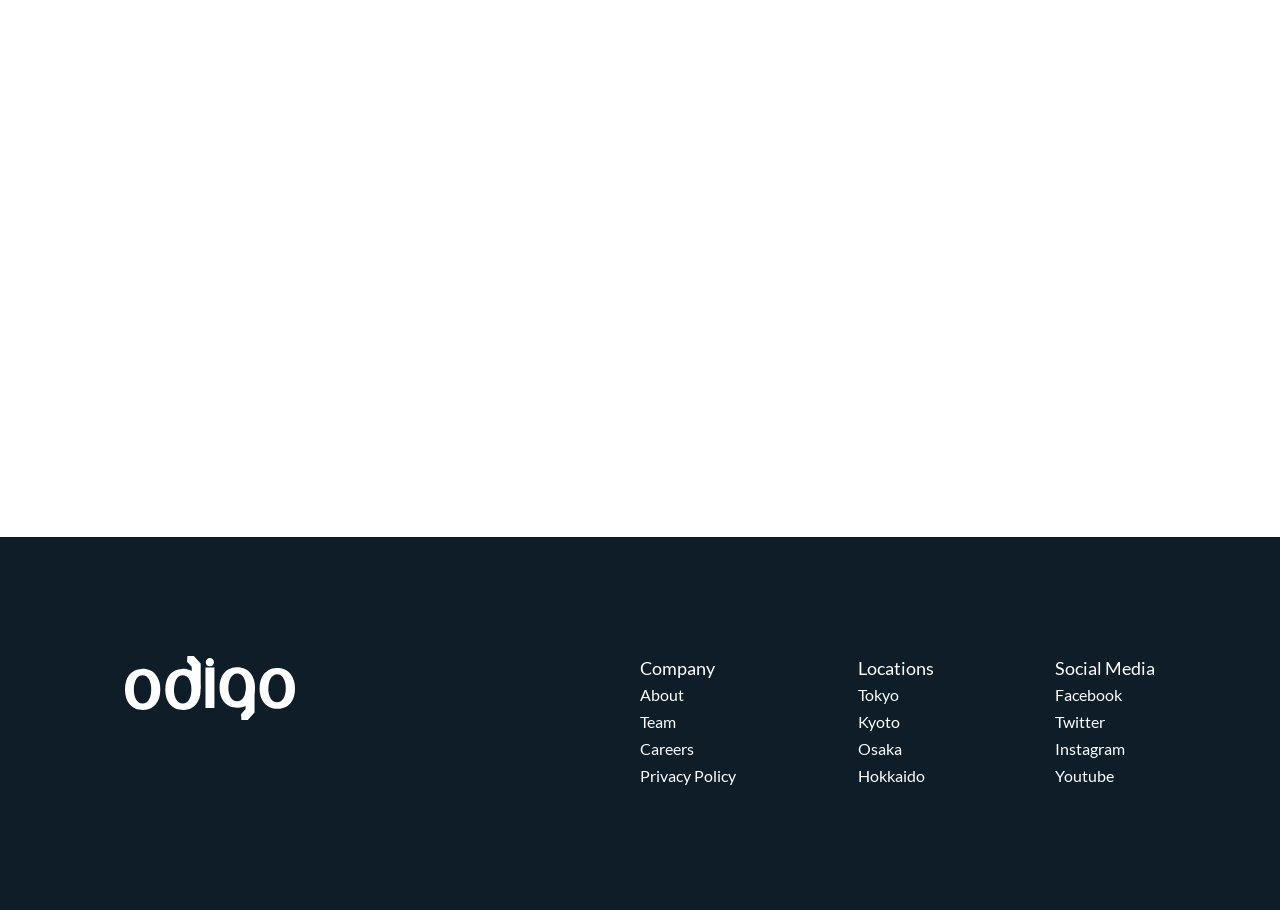
==== commit 2c1a19fb: "Footer" ====
--- a/discover Japan/index.html
+++ b/discover Japan/index.html
@@ -35,6 +35,11 @@
                         </li>
                     </ul>
                 </nav>
+                <div class="header__burger burger">
+                    <span class="burger__line burger__line_first"></span>
+                    <span class="burger__line burger__line_second"></span>
+                    <span class="burger__line burger__line_third"></span>
+                </div>
             </div>
         </div>            
     </header>
@@ -369,8 +374,80 @@
             </div>
         </section>
         <!-- Top end -->
+
+        <!-- Videos start -->
+
+        <div class="videos">
+            <div class="videos__wrapper">
+                <div class="video__item"></div>
+                <iframe class="video__element" src="https://www.youtube.com/embed/Gb0TQ7VeApY" title="YouTube video player" frameborder="0" allow="accelerometer; autoplay; clipboard-write; encrypted-media; gyroscope; picture-in-picture; web-share" allowfullscreen></iframe> 
+            </div>
+        </div>
+        <!-- Videos end -->
     </main>
+    <!-- Main end -->
+    <footer class="footer">
+        <div class="wrapper">
+            <div class="footer__item">
+                <div class="footer__logo">
+                    <img src="./img/Big-odigo-Logo.svg" alt="Discover Amazing places in Japan" class="footer__logo-pic">
+                </div>
+                <nav class="footer__nav">
+                    <ul class="footer__menu">
+                        <li class="footer__menu-item">
+                            <h3 class="footer__menu-title">Company</h3>
+                        </li>
+                        <li class="footer__menu-item">
+                            <a href="#!" class="footer__menu-link">About</a>
+                        </li>
+                        <li class="footer__menu-item">
+                            <a href="#!" class="footer__menu-link">Team</a>
+                        </li>
+                        <li class="footer__menu-item">
+                            <a href="#!" class="footer__menu-link">Careers</a>
+                        </li>
+                        <li class="footer__menu-item">
+                            <a href="#!" class="footer__menu-link">Privacy Policy</a>
+                        </li>
+                    </ul>
+                    <ul class="footer__menu">
+                        <li class="footer__menu-item">
+                            <h3 class="footer__menu-title">Locations</h3>
+                        </li>
+                        <li class="footer__menu-item">
+                            <a href="#!" class="footer__menu-link">Tokyo</a>
+                        </li>
+                        <li class="footer__menu-item">
+                            <a href="#!" class="footer__menu-link">Kyoto</a>
+                        </li>
+                        <li class="footer__menu-item">
+                            <a href="#!" class="footer__menu-link">Osaka</a>
+                        </li>
+                        <li class="footer__menu-item">
+                            <a href="#!" class="footer__menu-link">Hokkaido</a>
+                        </li>
+                    </ul>
+                    <ul class="footer__menu">
+                        <li class="footer__menu-item">
+                            <h3 class="footer__menu-title">Social Media</h3>
+                        </li>                        
+                        <li class="footer__menu-item">
+                            <a href="#!" class="footer__menu-link">Facebook</a>
+                        </li>
+                        <li class="footer__menu-item">
+                            <a href="#!" class="footer__menu-link">Twitter</a>
+                        </li>
+                        <li class="footer__menu-item">
+                            <a href="#!" class="footer__menu-link">Instagram</a>
+                        </li>
+                        <li class="footer__menu-item">
+                            <a href="#!" class="footer__menu-link">Youtube</a>
+                        </li>
+                    </ul>
+                </nav>                
+            </div>
+        </div>
+    </footer>
     <script src="./js/main.js"></script>
-    <!-- Main end -->
 </body>
 </html>
--- a/discover Japan/css/style.css
+++ b/discover Japan/css/style.css
@@ -50,11 +50,13 @@
 .wrapper {
     max-width: 1060px;
     margin: 0 auto;
+    padding: 0 15px;
 }
 
 .wrapper-full {
     max-width: 1262px;
     margin: 0 auto;
+    padding: 0 15px;
 }
 
 .section-title {
@@ -81,6 +83,8 @@
     top: 0;
     left: 0;
     width: 100%;
+    padding-bottom: 20px;
+    z-index: 999;
 }
 
 .header_active {
@@ -121,6 +125,34 @@
     opacity: 75%;
 }
 
+.header__burger {
+    display: none;
+    width: 40px;
+    height: 28px;
+    position: relative;
+}
+
+.burger__line {
+    display: block;
+    width: 100%;
+    height: 2px;
+    background-color: white;
+    position: absolute;
+    left: 0;
+}
+
+.burger__line_first {
+    top: 0;
+}
+
+.burger__line_second {
+    top: 50%;
+    transform: translateY(-50%);
+}
+
+.burger__line_third {
+    bottom: 0;
+}
 /* header styles end */
 
 /* intro styles start */
@@ -507,4 +539,87 @@
 .top__card-more:hover, .top__card-more:focus, .top__card-more:active {
     background: #1154ac;
 }
-/* Top styles end */+/* Top styles end */
+
+/* Videos styles start */
+
+.videos {
+    width: 100%;
+}
+
+.videos__wrapper {
+    max-width: 1440px;
+    margin: 0 auto;
+    position: relative;
+}
+
+.video__item {
+    padding-top: 56.25%;
+}
+
+.video__element {
+    position: absolute;
+    top: 0;
+    left: 0;
+    width: 100%;
+    height: 100%;
+}
+
+/* Videos styles end */
+
+/* Footer styles start */
+
+.footer {
+    background: rgba(14, 29, 40, 1);
+    padding: 119px 0;
+}
+
+.footer__item {
+    display: flex;
+    flex-wrap: wrap;
+}
+
+.footer__logo {
+    width: 50%;
+}
+
+.footer__nav {
+    width: 50%;
+    display: flex;
+    flex-wrap: wrap;
+    justify-content: space-between;
+}
+
+.footer__menu-title {
+    color: rgba(255, 255, 255, 1);
+    font-weight: 500;
+    font-size: 18px;
+    line-height: 24px;
+}
+
+.footer__menu-item {
+    margin-bottom: 3px;
+}
+
+.footer__menu-link {
+    color: rgba(255, 255, 255, 1);
+    font-weight: 400;
+    font-size: 16px;
+    line-height: 24px;
+    text-decoration: none;
+}
+
+.footer__menu-link:hover, .footer__menu-link:focus, .footer__menu-link:active{
+    opacity: 75%;
+}
+/* Footer styles end */
+
+/* Media start */
+
+@media screen and(max-width: 767px) {
+    .header__burger {
+        display: block;
+    }
+}
+
+/* Media end */
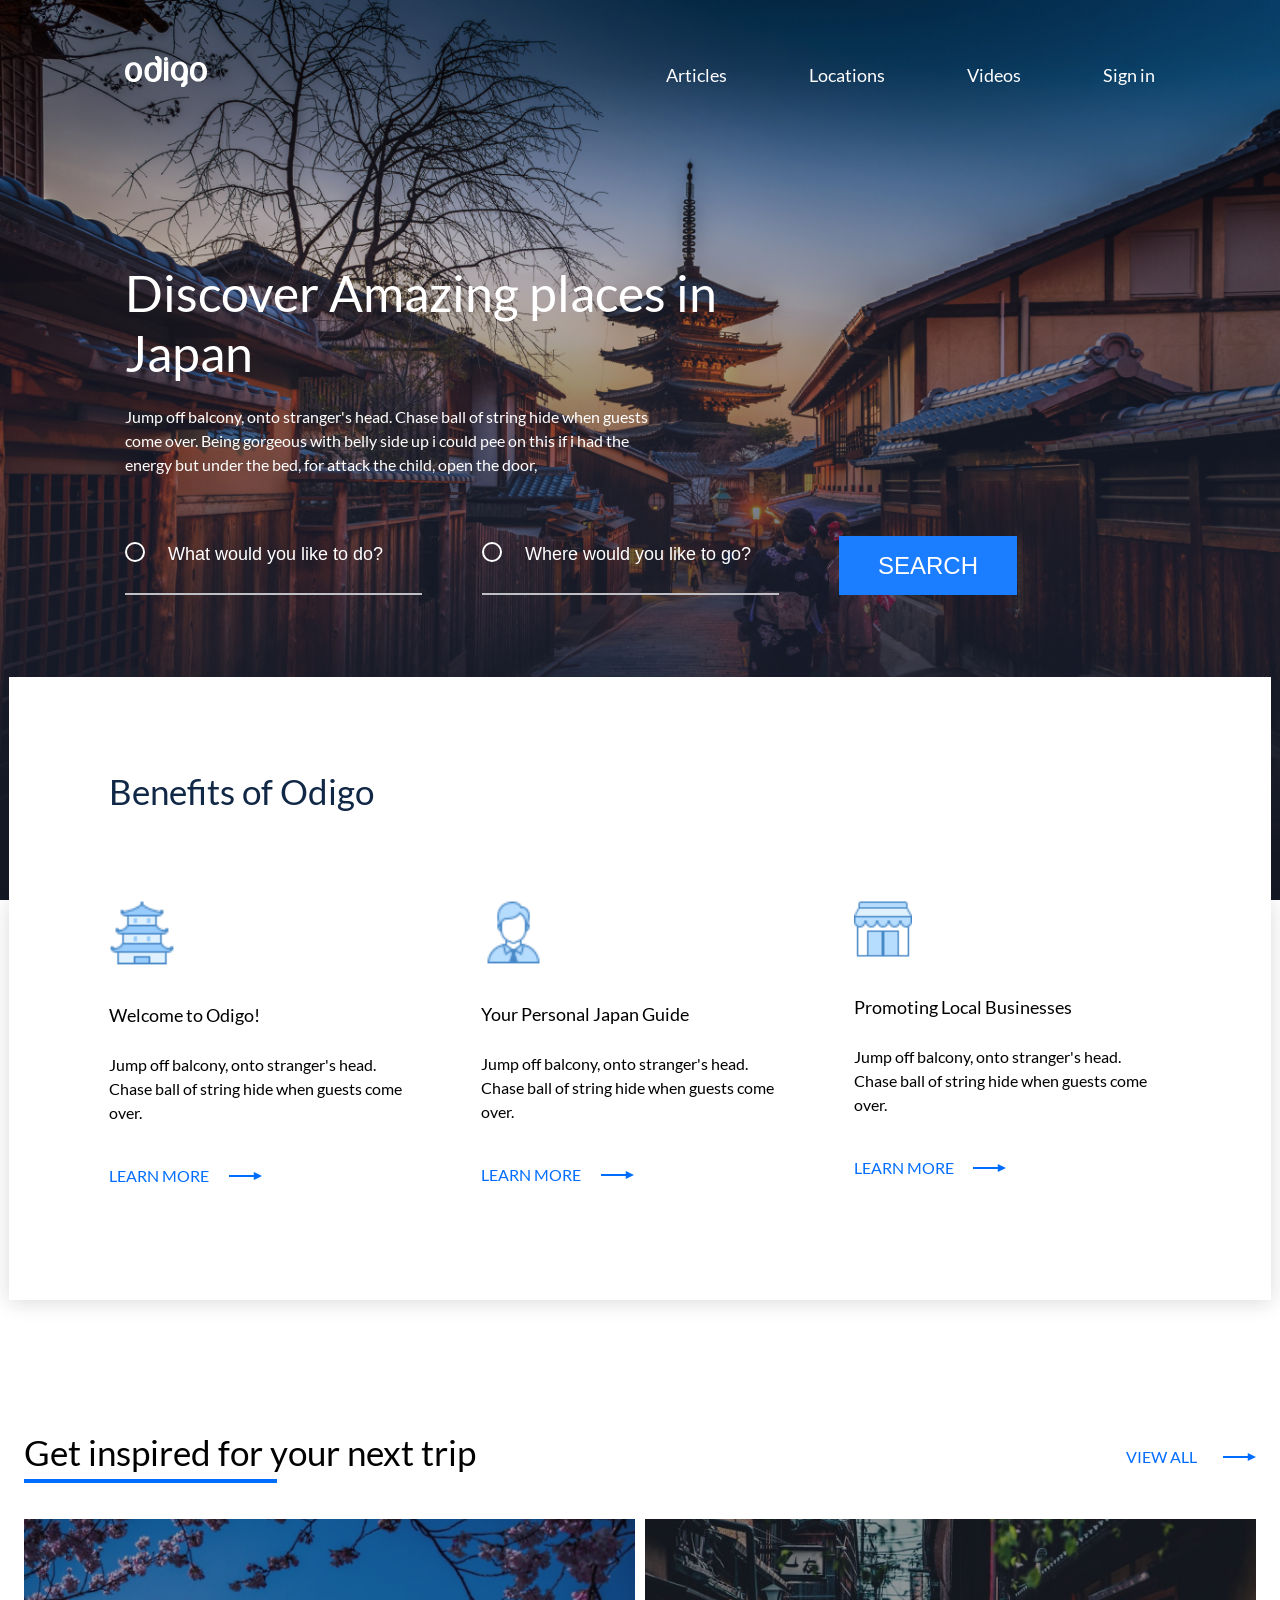
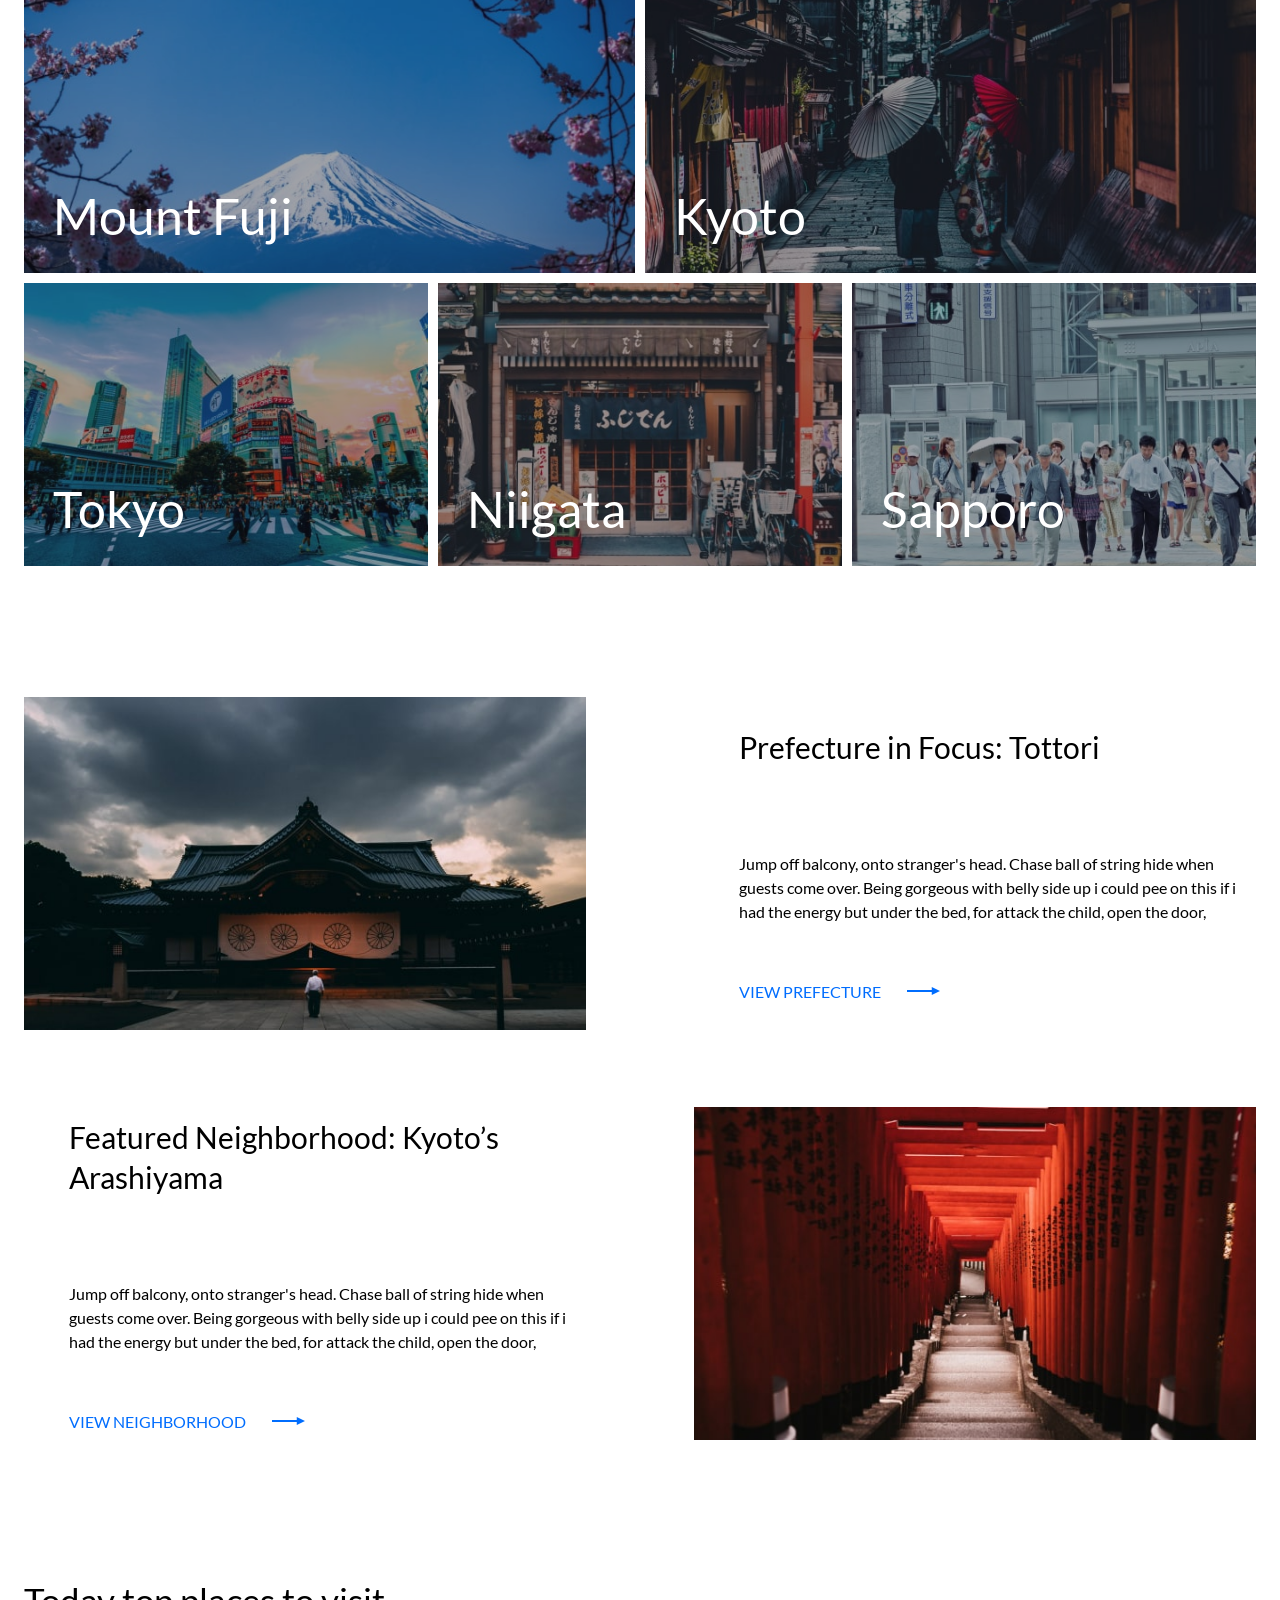
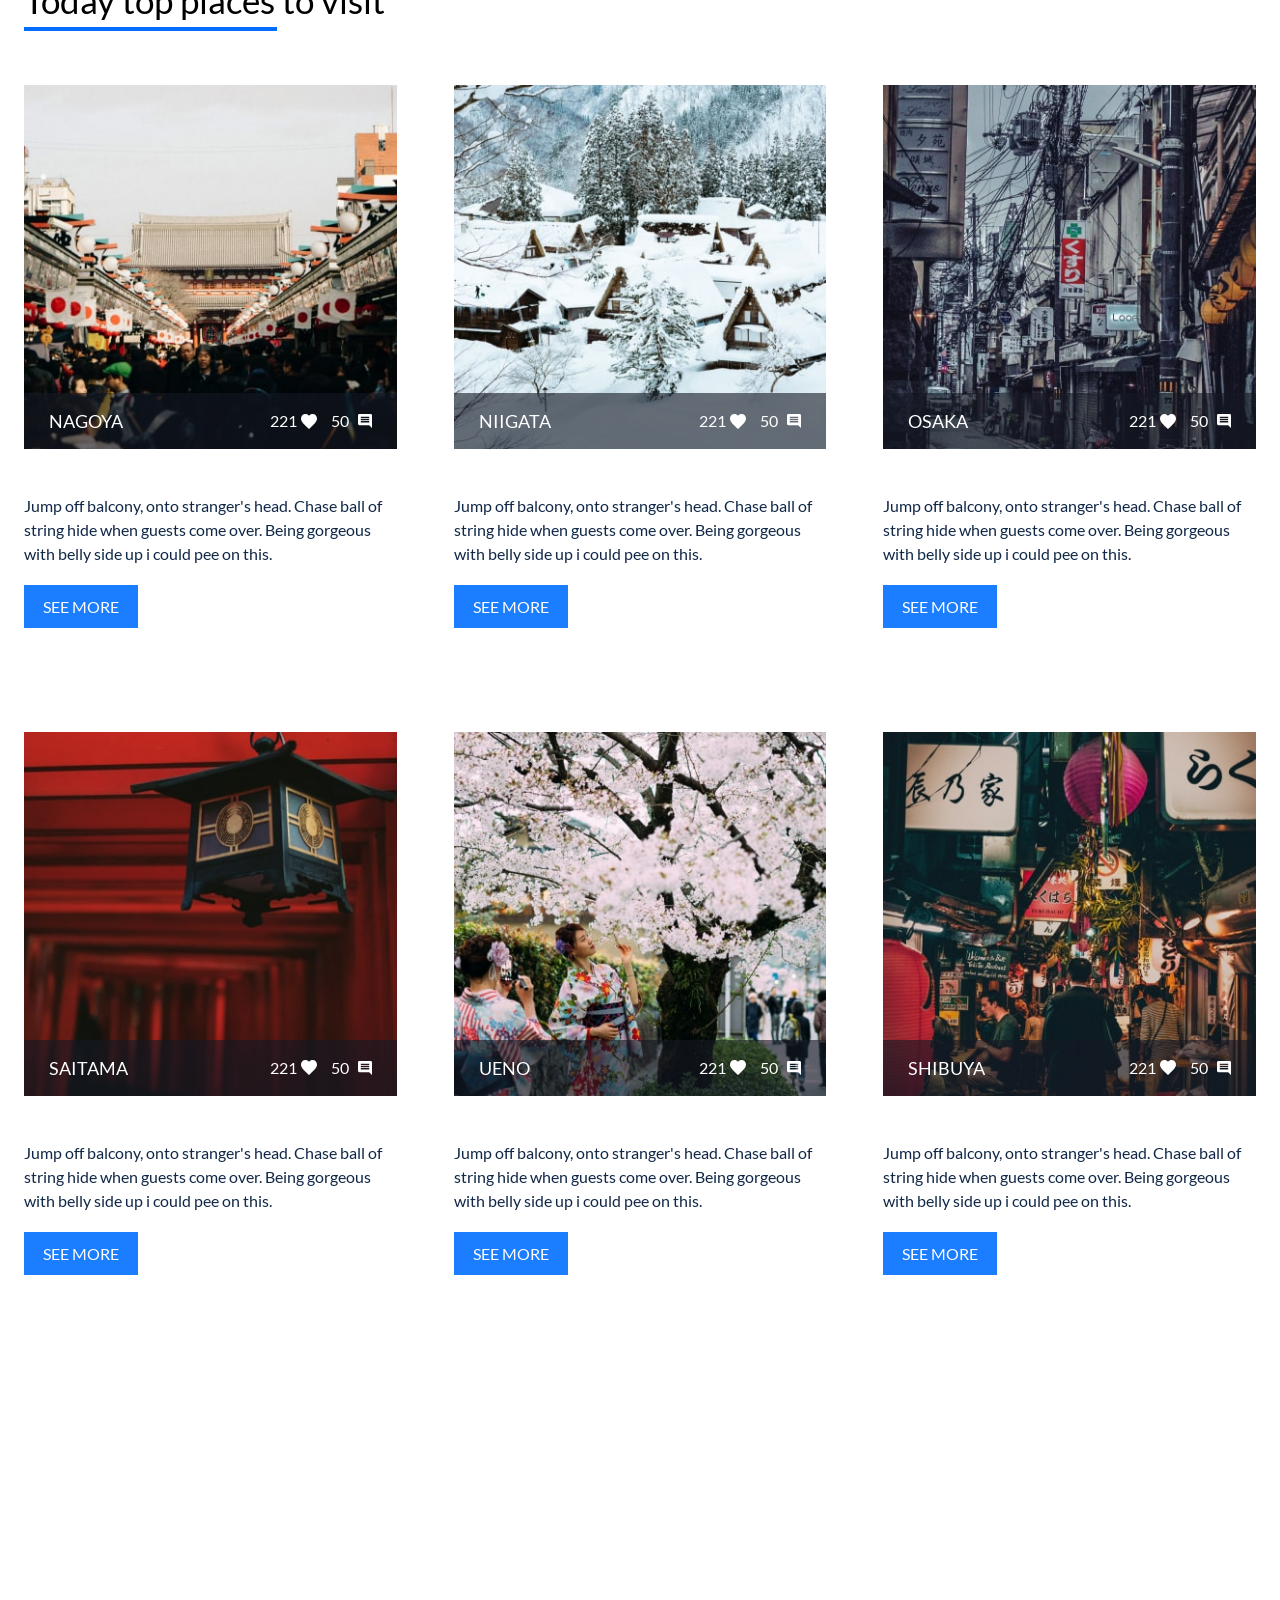
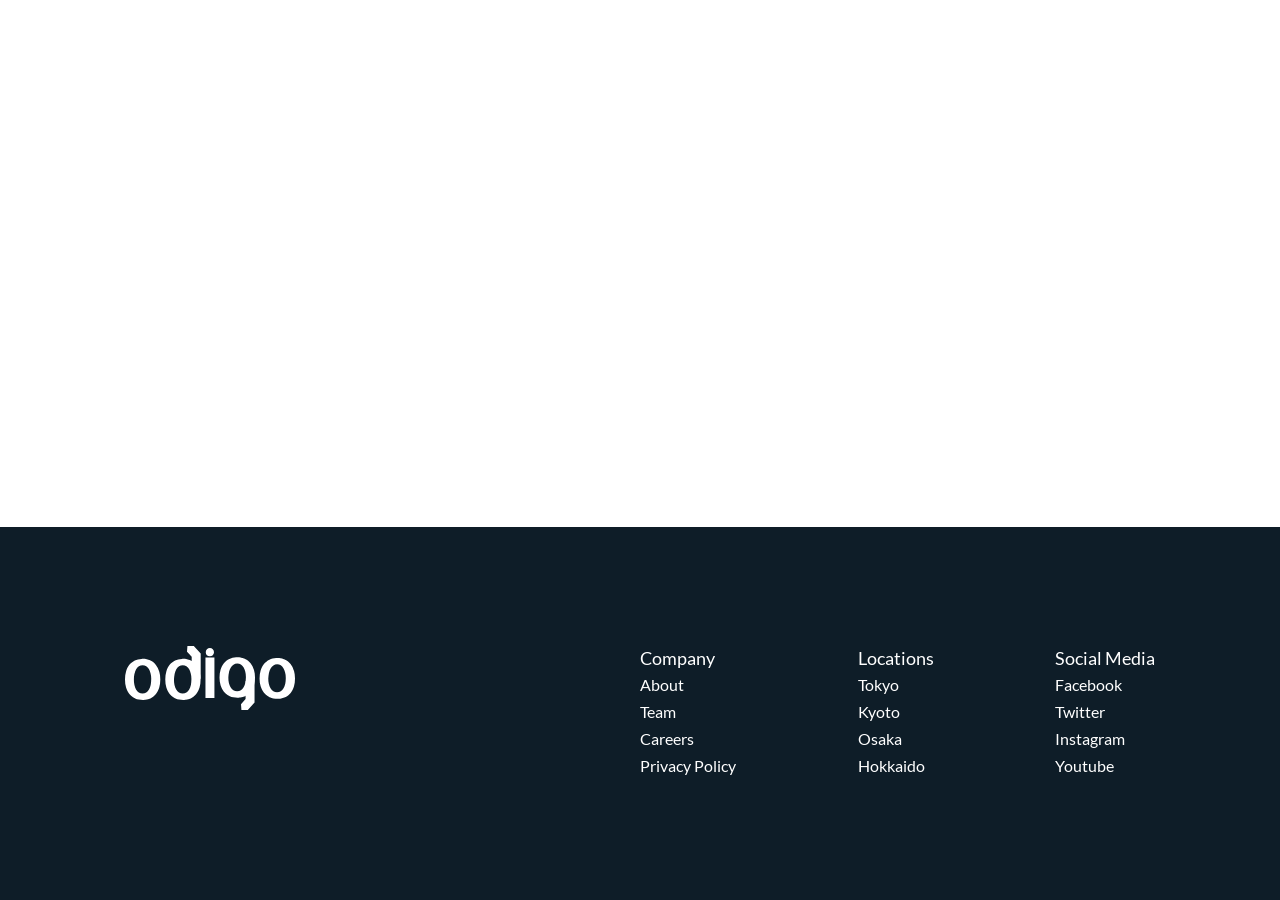
==== commit 367c2ce7: "optim" ====
--- a/discover Japan/index.html
+++ b/discover Japan/index.html
@@ -19,21 +19,25 @@
                     </a>
                 </div>
     
-                <nav class="header_nav">
+                <nav class="header__nav">
                     <ul class="header__list">
                         <li class="header__item">
-                            <a href="#!" class="header__link">Articles</a>
+                            <a href="#articles" class="header__link js-scroll">Articles</a>
                         </li>
                         <li class="header__item">
-                            <a href="#!" class="header__link">Locations</a>
+                            <a href="#locations" class="header__link js-scroll">Locations</a>
                         </li>
                         <li class="header__item">
-                            <a href="#!" class="header__link">Videos</a>
+                            <a href="#videos" class="header__link js-scroll">Videos</a>
                         </li>
                         <li class="header__item">
-                            <a href="#!" class="header__link">Sign in</a>
+                            <a href="#sign-in" class="header__link js-scroll">Sign in</a>
                         </li>
                     </ul>
+                    <div class="header__nav-close">
+                        <span class="header__nav-close-line"></span>
+                        <span class="header__nav-close-line"></span>
+                    </div>
                 </nav>
                 <div class="header__burger burger">
                     <span class="burger__line burger__line_first"></span>
@@ -48,7 +52,7 @@
     <!-- Main start -->
     <main class="main">
         <!-- Intro start -->
-        <section class="intro">
+        <section class="intro" id="sign-in">
             <div class="wrapper">
                 <h1 class="intro__title">
                     Discover Amazing places in Japan
@@ -136,35 +140,35 @@
 
                 <div class="places__cards">
                     <figure class="places__card places__card_size_lg">
-                        <img src="./img/Image-place-1.jpg" alt="Mount Fuji" class="places__card-pic places__card-pic_lg">
+                        <img src="./img/Image-place-1-min.jpg" alt="Mount Fuji" class="places__card-pic places__card-pic_lg">
                         <figcaption class="places__card-title">
                             Mount Fuji
                         </figcaption>
                         <a href="#!" class="places__card-link"></a>
                     </figure>
                     <figure class="places__card places__card_size_lg">
-                        <img src="./img/Image-place-2.jpg" alt="Kyoto" class="places__card-pic places__card-pic_lg">
+                        <img src="./img/Image-place-2-min.jpg" alt="Kyoto" class="places__card-pic places__card-pic_lg">
                         <figcaption class="places__card-title">
                             Kyoto
                         </figcaption>
                         <a href="#!" class="places__card-link"></a>
                     </figure>
                     <figure class="places__card places__card_size_sm">
-                        <img src="./img/Image-place-3.jpg" alt="Tokyo" class="places__card-pic places__card-pic_sm">
+                        <img src="./img/Image-place-3-min.jpg" alt="Tokyo" class="places__card-pic places__card-pic_sm">
                         <figcaption class="places__card-title">
                             Tokyo
                         </figcaption>
                         <a href="#!" class="places__card-link"></a>
                     </figure>
                     <figure class="places__card places__card_size_sm">
-                        <img src="./img/Image-place-4.jpg" alt="Niigata" class="places__card-pic places__card-pic_sm">
+                        <img src="./img/Image-place-4-min.jpg" alt="Niigata" class="places__card-pic places__card-pic_sm">
                         <figcaption class="places__card-title">
                             Niigata
                         </figcaption>
                         <a href="#!" class="places__card-link"></a>
                     </figure>
                     <figure class="places__card places__card_size_sm">
-                        <img src="./img/Image-place-5.jpg" alt="Sapporo" class="places__card-pic places__card-pic_sm">
+                        <img src="./img/Image-place-5-min.jpg" alt="Sapporo" class="places__card-pic places__card-pic_sm">
                         <figcaption class="places__card-title">
                             Sapporo
                         </figcaption>
@@ -177,11 +181,11 @@
 
         <!-- Tours start -->
 
-        <div class="tours">
+        <div class="tours" id="articles">
             <div class="wrapper-full">
                 <div class="tours__tour tour">
                     <div class="tour__pic">
-                        <img src="./img/Image-tour-1.jpg" alt="Prefecture in Focus: Tottori" class="tour__thumb">
+                        <img src="./img/Image-tour-1-min.jpg" alt="Prefecture in Focus: Tottori" class="tour__thumb">
                     </div>
                     <div class="tour__info">
                         <h3 class="tour__title">
@@ -205,7 +209,7 @@
                         <a href="#!" class="tour__more">VIEW NEIGHBORHOOD</a>
                     </div>
                     <div class="tour__pic">
-                        <img src="./img/Image-tour-2.jpg" alt="Featured Neighborhood: Kyoto’s Arashiyama" class="tour__thumb">
+                        <img src="./img/Image-tour-2-min.jpg" alt="Featured Neighborhood: Kyoto’s Arashiyama" class="tour__thumb">
                     </div>
                 </div>
             </div>
@@ -213,7 +217,7 @@
         <!-- Tours end -->
 
         <!-- Top start -->
-        <section class="top">
+        <section class="top" id="locations">
             <div class="wrapper-full">
                 <h2 class="top__title section-title">
                     Today top places to visit
@@ -223,7 +227,7 @@
                     
                     <div class="top__card">
                         <div class="top__card-pic">
-                            <img src="./img/top-1.jpg" alt="NAGOYA" class="top__card-thumb">
+                            <img src="./img/top-1-min.jpg" alt="NAGOYA" class="top__card-thumb">
                             <div class="top__card-stats">
                                 <h3 class="top__card-title">
                                     NAGOYA
@@ -248,7 +252,7 @@
 
                     <div class="top__card">
                         <div class="top__card-pic">
-                            <img src="./img/top-2.jpg" alt="NIIGATA" class="top__card-thumb">
+                            <img src="./img/top-2-min.jpg" alt="NIIGATA" class="top__card-thumb">
                             <div class="top__card-stats">
                                 <h3 class="top__card-title">
                                     NIIGATA
@@ -273,7 +277,7 @@
 
                     <div class="top__card">
                         <div class="top__card-pic">
-                            <img src="./img/top-3.jpg" alt="OSAKA" class="top__card-thumb">
+                            <img src="./img/top-3-min.jpg" alt="OSAKA" class="top__card-thumb">
                             <div class="top__card-stats">
                                 <h3 class="top__card-title">
                                     OSAKA
@@ -298,7 +302,7 @@
 
                     <div class="top__card">
                         <div class="top__card-pic">
-                            <img src="./img/top-4.jpg" alt="SAITAMA" class="top__card-thumb">
+                            <img src="./img/top-4-min.jpg" alt="SAITAMA" class="top__card-thumb">
                             <div class="top__card-stats">
                                 <h3 class="top__card-title">
                                     SAITAMA
@@ -323,7 +327,7 @@
 
                     <div class="top__card">
                         <div class="top__card-pic">
-                            <img src="./img/top-5.jpg" alt="UENO" class="top__card-thumb">
+                            <img src="./img/top-5-min.jpg" alt="UENO" class="top__card-thumb">
                             <div class="top__card-stats">
                                 <h3 class="top__card-title">
                                     UENO
@@ -348,7 +352,7 @@
 
                     <div class="top__card">
                         <div class="top__card-pic">
-                            <img src="./img/top-6.jpg" alt="SHIBUYA" class="top__card-thumb">
+                            <img src="./img/top-6-min.jpg" alt="SHIBUYA" class="top__card-thumb">
                             <div class="top__card-stats">
                                 <h3 class="top__card-title">
                                     SHIBUYA
@@ -377,7 +381,7 @@
 
         <!-- Videos start -->
 
-        <div class="videos">
+        <div class="videos" id="videos">
             <div class="videos__wrapper">
                 <div class="video__item"></div>
                 <iframe class="video__element" src="https://www.youtube.com/embed/Gb0TQ7VeApY" title="YouTube video player" frameborder="0" allow="accelerometer; autoplay; clipboard-write; encrypted-media; gyroscope; picture-in-picture; web-share" allowfullscreen></iframe> 
--- a/discover Japan/css/style.css
+++ b/discover Japan/css/style.css
@@ -25,14 +25,12 @@
          url('../fonts/lato-v23-latin-900.woff2') format('woff2'), /* Chrome 26+, Opera 23+, Firefox 39+ */
          url('../fonts/lato-v23-latin-900.woff') format('woff'); /* Chrome 6+, Firefox 3.6+, IE 9+, Safari 5.1+ */
   }
-
 html {
     box-sizing: border-box;
 } 
 *, *::before, *::after{
     box-sizing: inherit;
 } 
-
 .body {
     font-family: 'Lato';
     font-style: normal;
@@ -41,24 +39,20 @@
     font-weight: normal;
     color: black;
 }
-
 .img {
     max-width: 100%;
     height: auto;
 }
-
 .wrapper {
     max-width: 1060px;
     margin: 0 auto;
     padding: 0 15px;
 }
-
 .wrapper-full {
     max-width: 1262px;
     margin: 0 auto;
     padding: 0 15px;
 }
-
 .section-title {
     font-weight: 500;
     font-size: 35px;
@@ -66,7 +60,6 @@
     position: relative;
     padding-bottom: 10px;
 }
-
 .section-title::after {
     display: block;
     content: '';
@@ -86,11 +79,9 @@
     padding-bottom: 20px;
     z-index: 999;
 }
-
 .header_active {
     background: rgba(14, 29, 40, 1);
 }
-
 .header__wrapper {
     display: flex;
     flex-wrap: wrap;
@@ -98,20 +89,16 @@
     justify-content: space-between;
     padding-top: 56px;
 }
-
 .header__list {
     display: flex;
     flex-wrap: wrap;
 }
-
 .header__item {
     margin-right: 82px;
 }
-
 .header__item:last-child {
     margin-right: 0px
 }
-
 .header__link {
     color:white;
     font-weight: 400;
@@ -120,18 +107,15 @@
     text-decoration: none;
 
 }
-
 .header__link:hover, .header__link:focus, .header__link:active {
     opacity: 75%;
 }
-
 .header__burger {
     display: none;
     width: 40px;
     height: 28px;
     position: relative;
 }
-
 .burger__line {
     display: block;
     width: 100%;
@@ -140,16 +124,13 @@
     position: absolute;
     left: 0;
 }
-
 .burger__line_first {
     top: 0;
 }
-
 .burger__line_second {
     top: 50%;
     transform: translateY(-50%);
 }
-
 .burger__line_third {
     bottom: 0;
 }
@@ -164,7 +145,6 @@
     padding-top: 263px;
     padding-bottom: 223px;   
 }
-
 .intro__title {
     font-size: 50px;
     font-weight: 500;
@@ -172,7 +152,6 @@
     max-width: 619px;
     margin-bottom: 22px;
 }
-
 .intro__subtitle {
     font-weight: 400;
     font-size: 16px;
@@ -180,12 +159,10 @@
     max-width: 546px;
     margin-bottom: 59px;
 }
-
 .search-form__info {
     display: flex;
     flex-wrap: wrap;
 }
-
 .search-form__field {
     background:transparent url(../img/Oval.svg) no-repeat left 6px;
     background-size: 20px;
@@ -201,14 +178,12 @@
     color: white;
     
 }
-
 .search-form__field::placeholder {
     font-weight: 500;
     font-size: 18px;
     line-height: 24px;
     color: white;
 }
-
 .search-form__submit {
     padding: 15px 39px;
     text-transform: uppercase;
@@ -219,7 +194,6 @@
     line-height: 29px;
     border: 0;
 }
-
 .search-form__submit:hover, .search-form__submit:focus, .search-form__submit:active {
     background: #1154ac;
 }
@@ -229,7 +203,6 @@
 .benefits {
     margin-bottom: 131px;
 }
-
 .benefits__wreapper {
     max-width: 1262px;
     margin: 0 auto;
@@ -237,7 +210,6 @@
     box-shadow: 0px 2px 20px rgba(21, 24, 36, 0.15993);
     position: relative;
 }
-
 .benefits__title {
     width: 100%;
     font-weight: 500;
@@ -251,28 +223,23 @@
     color: #102746; 
     background-color: white; 
 }
-
 .benefits__cards {
     display: grid;
     grid-template-columns: repeat(3, 1fr);
     grid-column-gap: 55px;
     padding: 0px 100px;
 }
-
 .benefits__card {
     grid-column: span 1;
     margin-bottom: 112px;
 }
-
 .benefits__card_pic {
     margin-bottom: 37px;
     max-width: 66px;
 }
-
 .benefits__thumb {
     display: block;
 }
-
 .benefits__card-title {
     margin-bottom: 26px;
     font-weight: 500;
@@ -280,14 +247,12 @@
     line-height: 24px;
     
 }
-
 .benefits__card-desc {
     margin-bottom: 39px;
     font-size: 16px;
     line-height: 24px;
     padding-right: 5px;
 }
-
 .benefits__card-more {
     display: inline-block;
     padding-right: 59px;
@@ -302,14 +267,12 @@
     color: #1154ac;
     background: url(../img/arrow-icon.svg) no-repeat right center;
 }
-
 /* Benefits styles end*/
 
 /* Places styles start */
 .places {
     margin-bottom: 131px;
 }
-
 .places__caption {
     display: flex;
     flex-wrap: wrap;
@@ -317,7 +280,6 @@
     justify-content: space-between;
     margin-bottom: 36px;
 }
-
 .places__title {
     margin-right: 15px;
 }
@@ -331,22 +293,19 @@
     transition: .2s all;
     padding-right: 59px;
 }
-
 .places__view-all:hover, .places__view-all:focus, .places__view-all:active {
     opacity: .75;
 }
-
 .places__cards {
     display: grid;
     grid-template-columns: repeat(6, 1fr);
-    grid-gap: 10px;
-}
-
+    grid-column-gap: 10px;
+    grid-row-gap: 10px; 
+}
 .places__card {
     position: relative;
     overflow: hidden;
 }
-
 .places__card::after {
     display: block;
     content: '';
@@ -358,11 +317,9 @@
     left: 0;
     z-index: 2;
 }
-
 .places__card:hover .places__card-pic {
     transform: scale(1.05);
 }
-
 .places__card-title {
     font-size: 50px;
     line-height: 60px;
@@ -372,30 +329,24 @@
     left: 29px;
     z-index: 3;
 }
-
 .places__card_size_lg {
     grid-column: span 3;
 }
-
 .places__card_size_sm {
     grid-column: span 2;
 }
-
 .places__card-pic {
     object-fit: cover;
     transition: .15s;
 }
-
 .places__card-pic_lg {
     width: 100%;
     height: 354px;
 }
-
 .places__card-pic_sm {
     width: 100%;
     height: 283px;
 }
-
 .places__card-link {
     position: absolute;
     top: 0;
@@ -407,36 +358,30 @@
 /* Places styles end */
 
 /* Tours styles start */
-
 .tours {
     margin-bottom: 139px;
 }
-
 .tours__tour {
     display: grid;
     grid-template-columns: repeat(2, 1fr);
-    grid-gap: 0 108px;
+    grid-column-gap: 108px;
     align-items: center;
     margin-bottom: 77px;
 }
-
 .tour__info {
     padding-left: 45px;
 }
-
 .tour__title {
     font-weight: 500;
     font-size: 30px;
     line-height: 40px;
     margin-bottom: 85px;
 }
-
 .tour__desc {
     font-size: 16px;
     line-height: 24px;
     margin-bottom: 58px;
 }
-
 .tour__more {
     font-size: 16px;
     color: #006DFE;
@@ -445,7 +390,9 @@
     transition: .2s all;
     padding-right: 59px;
 }
-
+.tour__thumb {
+    width: 100%;
+}
 .tour__more:hover, .tour__more:focus, .tour__more:active {
     opacity: .65;
 }
@@ -455,34 +402,33 @@
 .top {
     margin-bottom: 86px;
 }
-
 .top__title {
     margin-bottom: 54px;
 }
-
 .top__cards {
     display: grid;
-    grid-template-columns: repeat(3, 1fr);
-    grid-gap: 0 57px;
-}
-
+    grid-template-columns: repeat(6, 1fr);
+    grid-column-gap: 57px;
+    grid-row-gap: 57px;
+}
 .top__card {
     margin-bottom: 58px;
     flex-direction: column;
-}
-
+    grid-column: span 2;
+}
 .top__card-pic {
     position: relative;
     margin-bottom: 45px;
 }
-
+.top__card-thumb {
+    width: 100%;
+}
 .top__card-title{
     font-size: 18px;
     line-height: 24px;
     color: white;
     margin: 0 auto 0 0;
 }
-
 .top__card-stats {
     display: flex;
     flex-wrap: wrap;
@@ -495,7 +441,6 @@
     background: rgba(21, 24, 36, 0.6);
     padding: 16px 25px;
 }
-
 .top__card-likes {
     font-weight: 500;
     font-size: 16px;
@@ -505,7 +450,6 @@
     margin-right: 14px;
     background: url(../img/Heart-icon.svg) no-repeat right;
 }
-
 .top__card-comments {
     font-weight: 500;
     font-size: 16px;
@@ -514,14 +458,12 @@
     padding-right: 23px;
     background: url(../img/Comment-icon.svg) no-repeat right;
 }
-
 .top__card-desc {
     font-size: 16px;
     line-height: 24px;
     color: rgba(16, 39, 70, 1);
     margin-bottom: 31px;
 }
-
 .top__card-more {
     padding: 12px 19px;
     text-transform: uppercase;
@@ -535,28 +477,23 @@
     width: 118px;
     margin: auto 0 0 0;
 }
-
 .top__card-more:hover, .top__card-more:focus, .top__card-more:active {
     background: #1154ac;
 }
 /* Top styles end */
 
 /* Videos styles start */
-
 .videos {
     width: 100%;
 }
-
 .videos__wrapper {
     max-width: 1440px;
     margin: 0 auto;
     position: relative;
 }
-
 .video__item {
     padding-top: 56.25%;
 }
-
 .video__element {
     position: absolute;
     top: 0;
@@ -564,43 +501,35 @@
     width: 100%;
     height: 100%;
 }
-
 /* Videos styles end */
 
 /* Footer styles start */
-
 .footer {
     background: rgba(14, 29, 40, 1);
     padding: 119px 0;
 }
-
 .footer__item {
     display: flex;
     flex-wrap: wrap;
 }
-
 .footer__logo {
     width: 50%;
 }
-
 .footer__nav {
     width: 50%;
     display: flex;
     flex-wrap: wrap;
     justify-content: space-between;
 }
-
 .footer__menu-title {
     color: rgba(255, 255, 255, 1);
     font-weight: 500;
     font-size: 18px;
     line-height: 24px;
 }
-
 .footer__menu-item {
     margin-bottom: 3px;
 }
-
 .footer__menu-link {
     color: rgba(255, 255, 255, 1);
     font-weight: 400;
@@ -608,18 +537,181 @@
     line-height: 24px;
     text-decoration: none;
 }
-
 .footer__menu-link:hover, .footer__menu-link:focus, .footer__menu-link:active{
     opacity: 75%;
 }
 /* Footer styles end */
 
 /* Media start */
-
-@media screen and(max-width: 767px) {
+@media screen and (max-width: 960px) {
+     .benefits {
+        margin-bottom: 75px;
+    }    
+    .benefits__card {
+        margin-bottom: 60px;
+    }
+    .search-form__field {
+        margin-bottom: 25px;
+    }
+    .search-form__submit {
+        margin-bottom: 25px;
+    }
+    .benefits__cards {
+        padding: 0 15px;
+        grid-column-gap: 35px;
+    }
+    .benefits__title {
+        padding: 55px 15px ;
+    }
+    .benefits__wreapper {
+        box-shadow: none;
+    }
+    .places__card_size_lg {
+        grid-column: span 6;
+    }
+    .places__card_size_sm {
+        grid-column: span 6;
+    }
+    .tours__tour {
+        grid-column-gap: 35px;
+    }
+    .tour__info {
+        padding-left: 0px;
+    }
+    .tour__title {
+        margin-bottom: 15px;
+    }
+    .tour__desc {
+        margin-bottom: 15px;
+    }
+    .top__cards {
+        grid-column-gap: 25px;
+        grid-row-gap: 55px;
+    }
+    .top__card {
+        grid-column: span 3;
+    }
+    .top__card-pic {
+        margin-bottom: 25px;
+    }
+    .footer {
+        padding: 60px 0px;
+    }
+}
+
+@media screen and (max-width: 767px) {
+    .section-title{
+        margin-bottom: 25px;
+    }
+    .section-title::after {
+        width: 80px;
+    }
     .header__burger {
         display: block;
     }
-}
-
+    .header__wrapper {
+        padding-top: 28px;
+    }
+    .header__nav {
+        width: 100%;
+        height: 100%;
+        top: 0;
+        left: 0;
+        backdrop-filter: blur(20px);
+        
+        z-index: 10;
+        padding: 75px;
+        position: fixed;
+        transition: 0.2s all linear;
+        transform: translateX(100%);
+    }
+    .header__nav-active {
+        transform: translateX(0);
+    }
+    .header__item {
+        width: 100%;
+        margin-right: 0;
+        margin-bottom: 30px;
+    }
+    .header__item:last-child {
+        margin-bottom: 0;
+    }
+    .header__link {
+        line-height: 48px;
+        font-size: 42px;
+    }
+    .header__nav-close {
+        width: 40px;
+        height: 40px;
+        position: absolute;
+        top: 28px;
+        right: 16px;
+        z-index: 11;
+    }
+    .header__nav-close-line {
+        display: block;
+        width: 100%;
+        height: 2px;
+        background-color: white;
+        position: absolute;
+        top: 50%;        
+    }
+    .header__nav-close-line:first-child {
+        transform: translateY(-50%) rotate(45deg);
+    }
+    .header__nav-close-line:last-child {
+        transform: translateY(-50%) rotate(-45deg);
+    }    
+    .intro {
+        padding-top: 120px;
+    }
+    .intro__title {
+        font-size: 32px;
+        line-height: 48px;
+    }
+    .intro__subtitle {
+        font-size: 14px;
+    }
+    .search-form__field {
+        margin-right: 0px;
+        width: 100%;
+        margin-bottom: 12px;
+        background: transparent url(../img/Oval.svg) no-repeat left 2px;
+    }    
+    .search-form__field::placeholder{
+        font-size: 16px;
+    }
+    .search-form__submit {
+        width: 100%;
+    }
+    .benefits__card {
+        -ms-grid-column-span: 3;
+        grid-column: span 3;
+        margin-bottom: 40px;
+    }
+    .benefits__card_pic {
+        margin-bottom: 20px;
+    }
+    .benefits__card-title {
+        margin-bottom: 12px;
+    }
+    .benefits__card-desc {
+        margin-bottom: 22px;
+    }
+    .benefits {
+        margin-bottom: 36px;
+    }
+    .places__card_size_lg, .places__card_size_sm {
+        height: 230px;
+    }
+    .places {
+        margin-bottom: 71px;
+    }
+}
+
+@media screen and (max-width: 500px) {
+    .header__nav {
+        padding: 75px 30px;
+    }
+}
 /* Media end */
